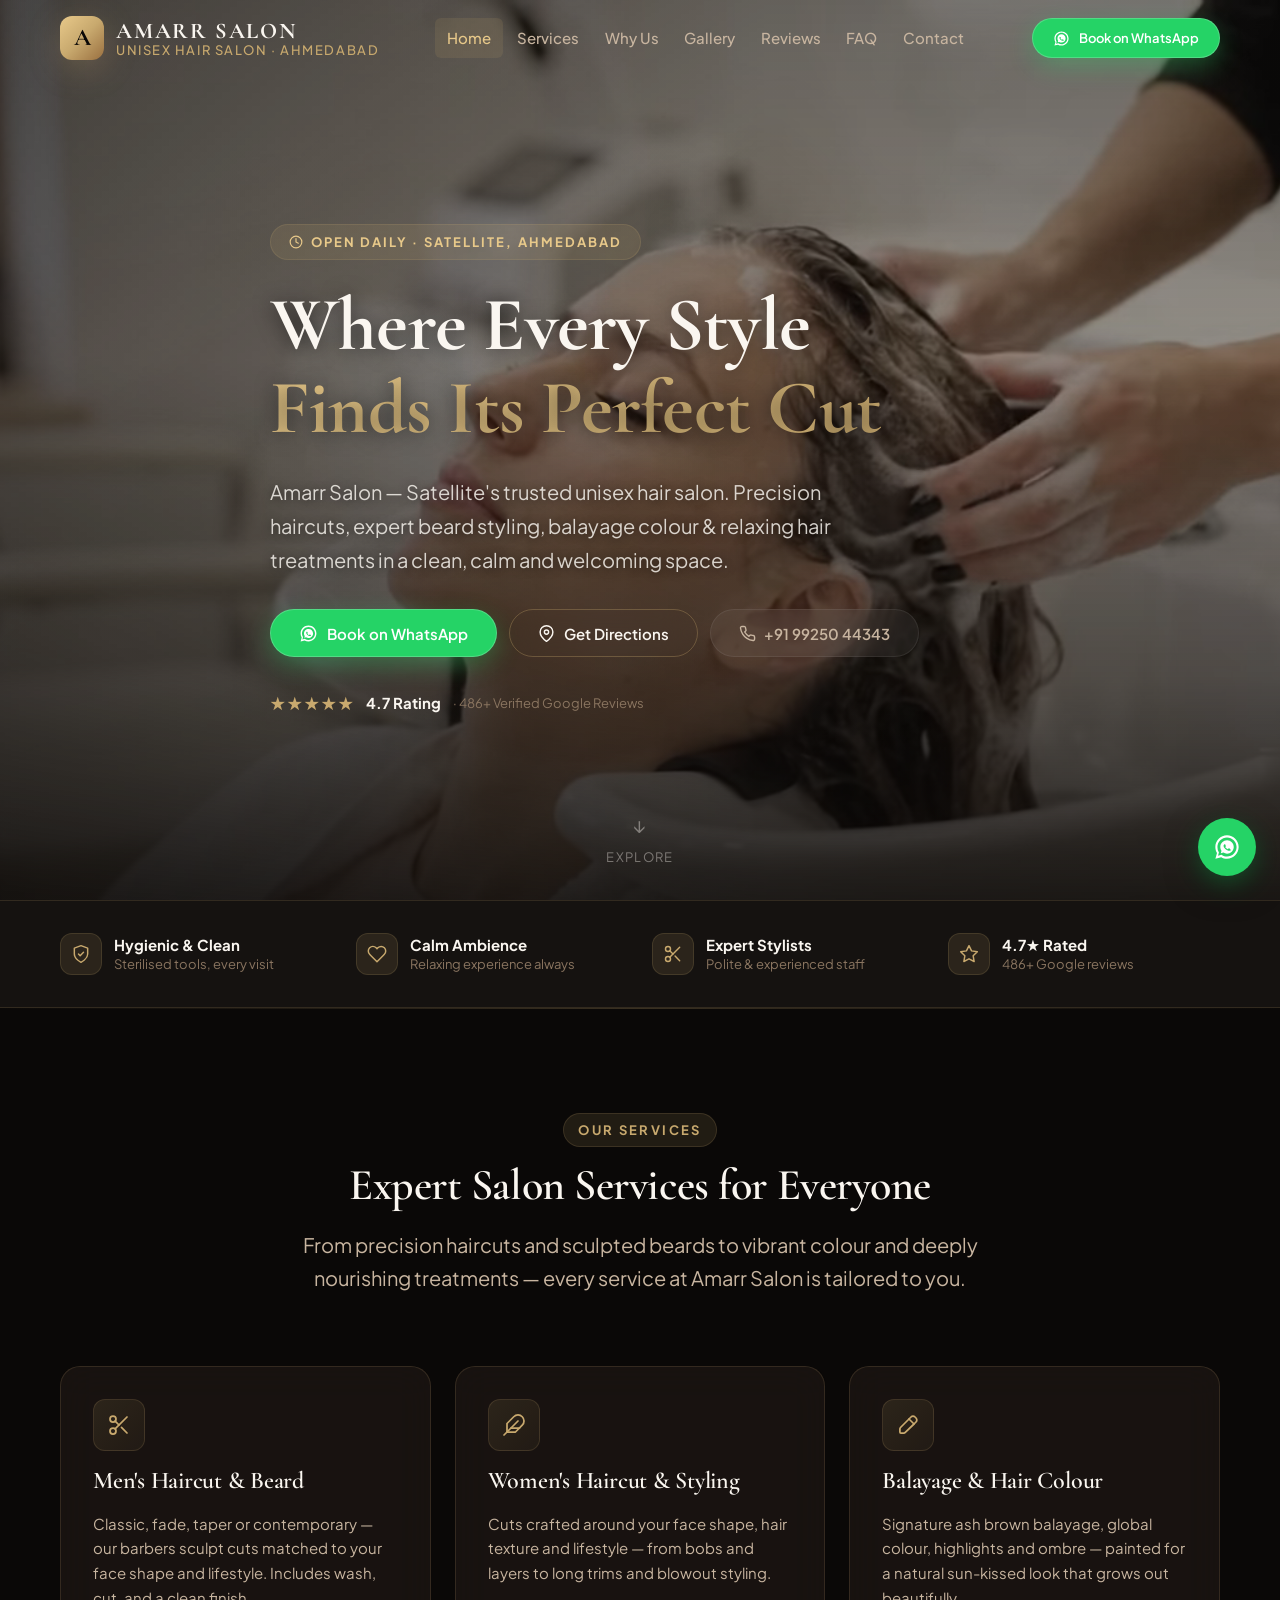
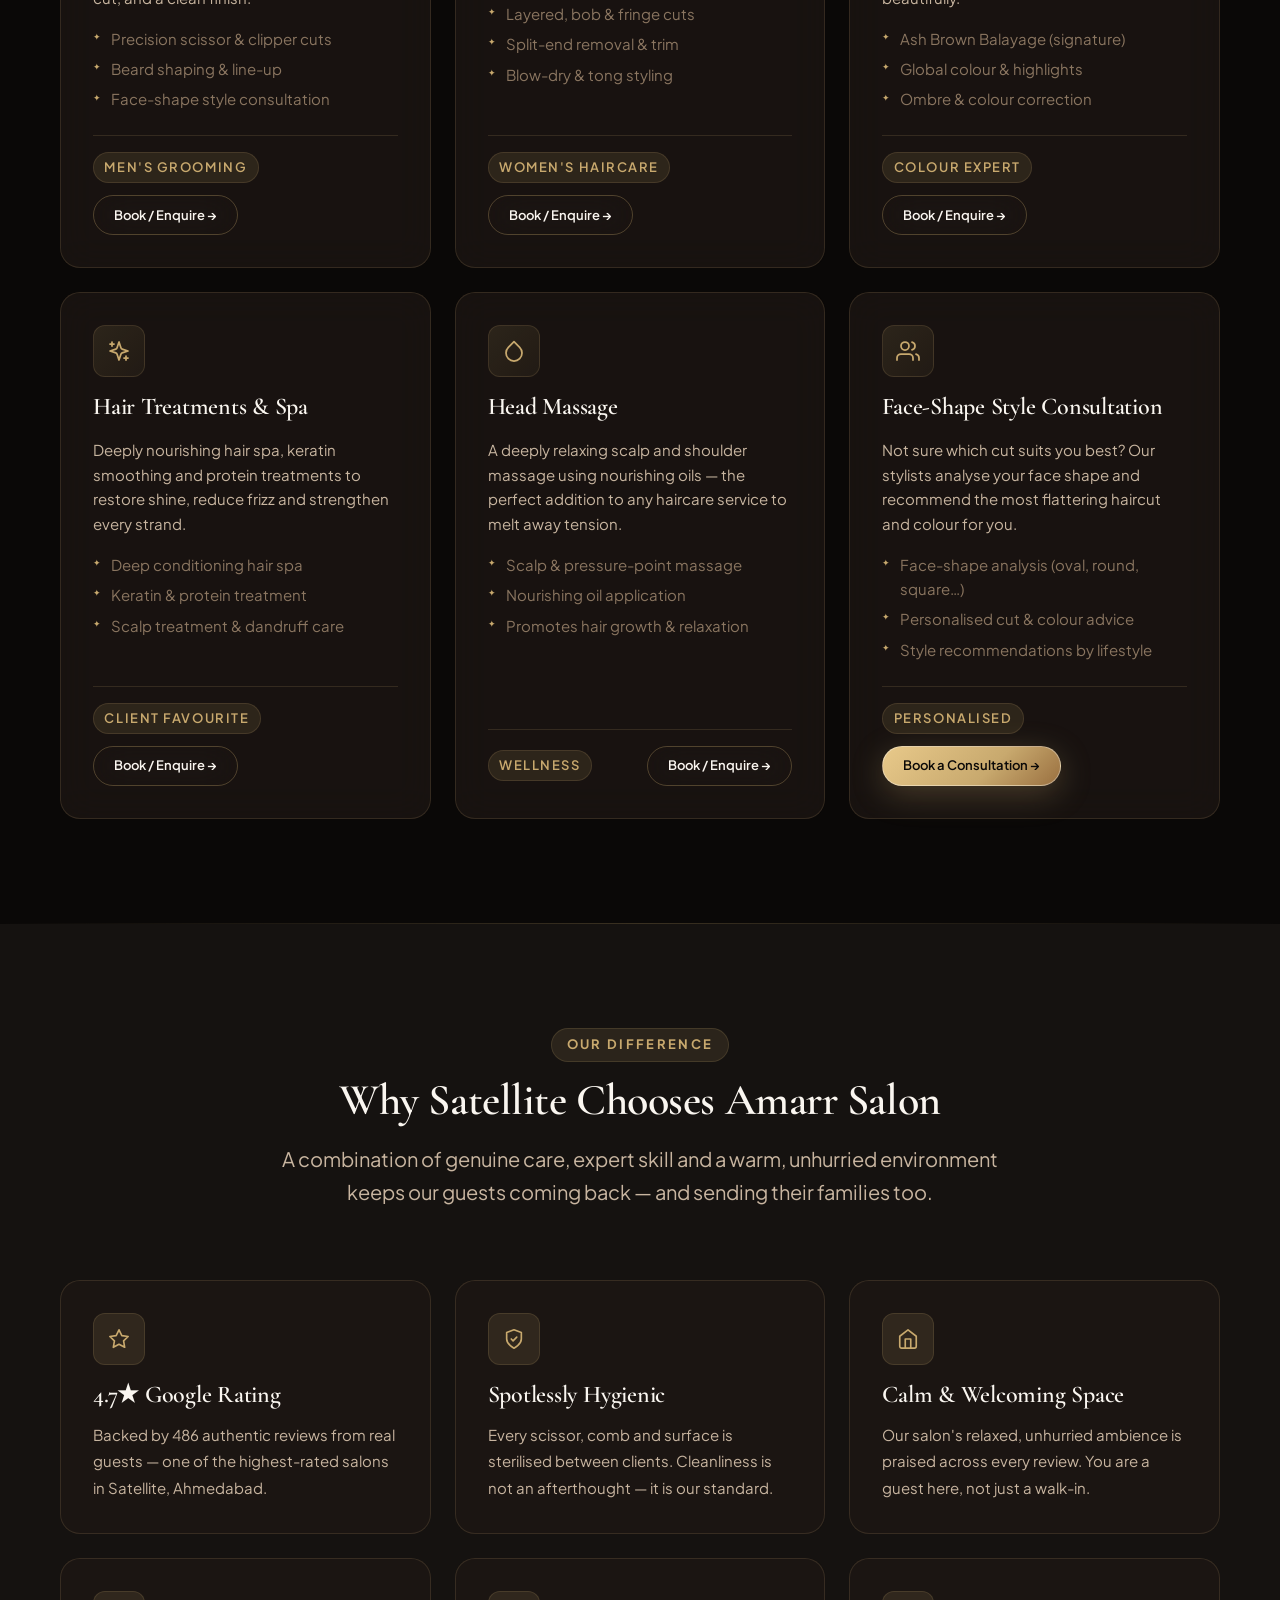
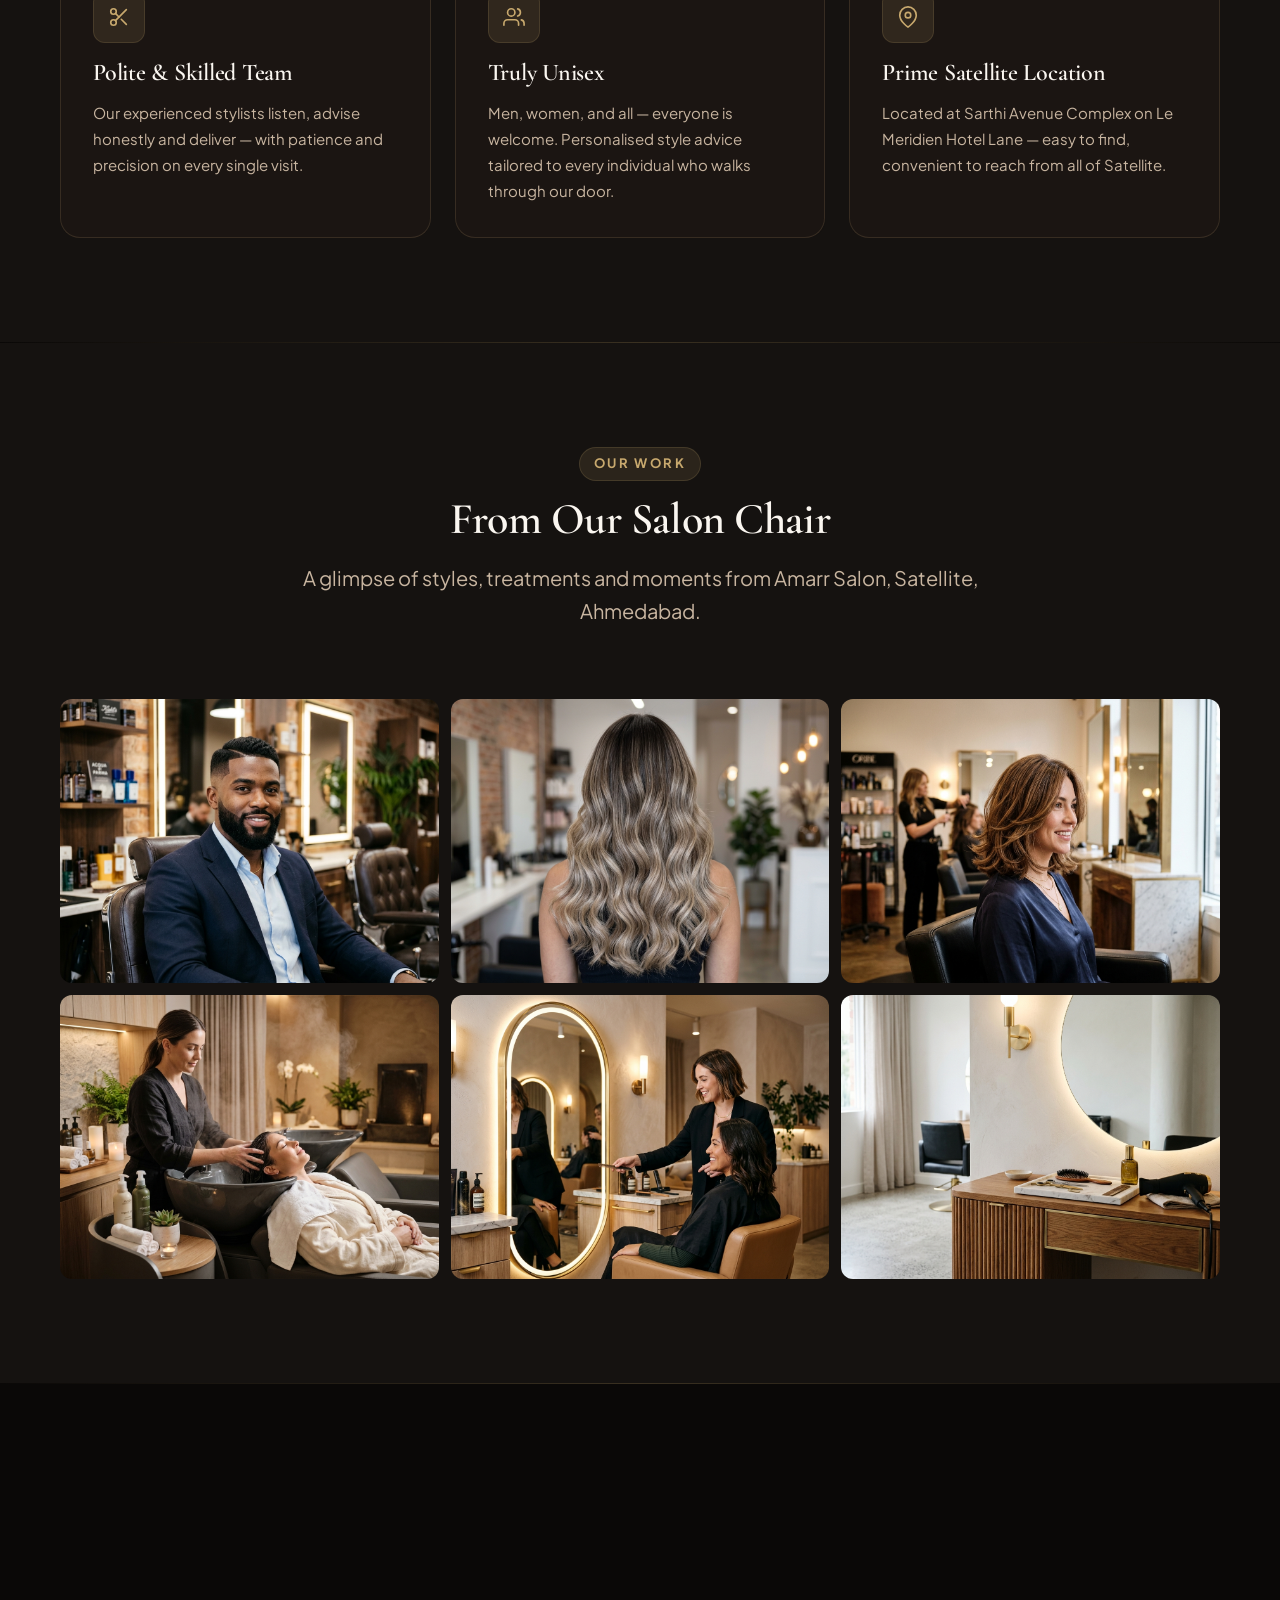
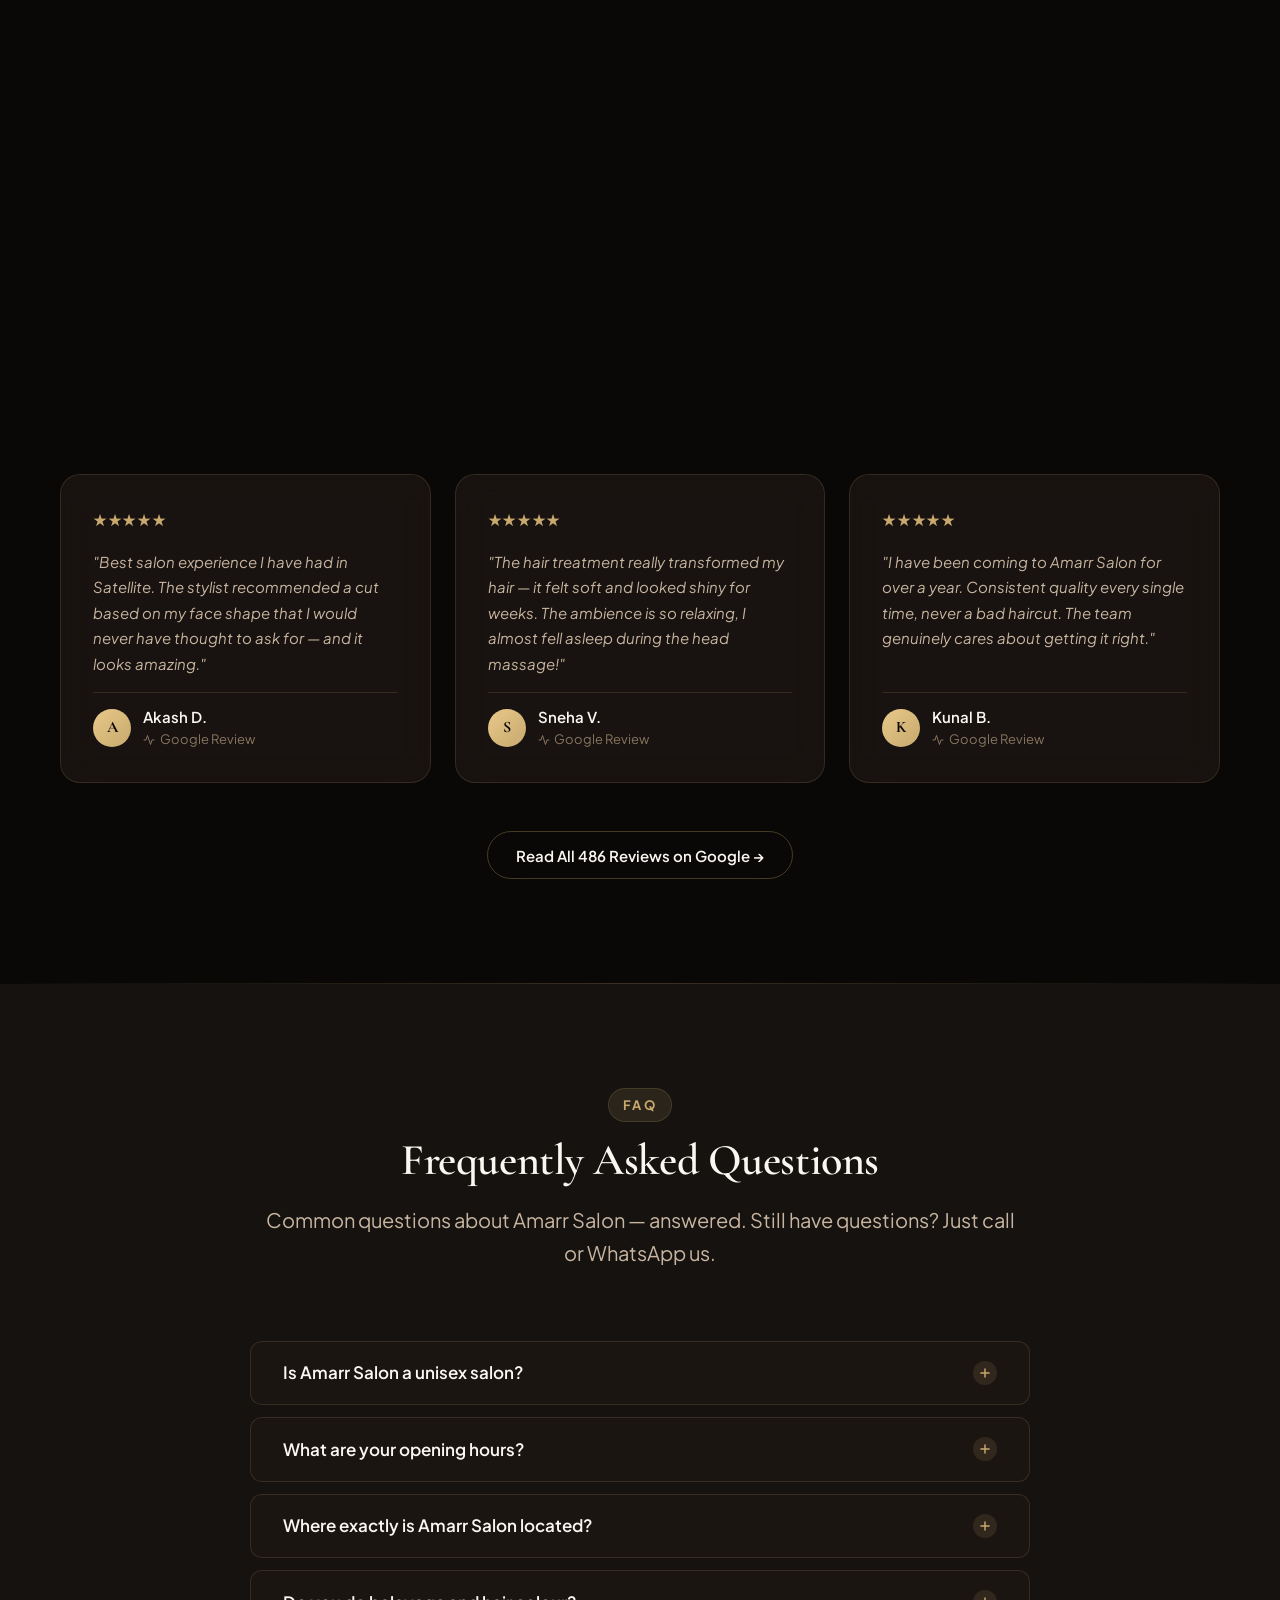
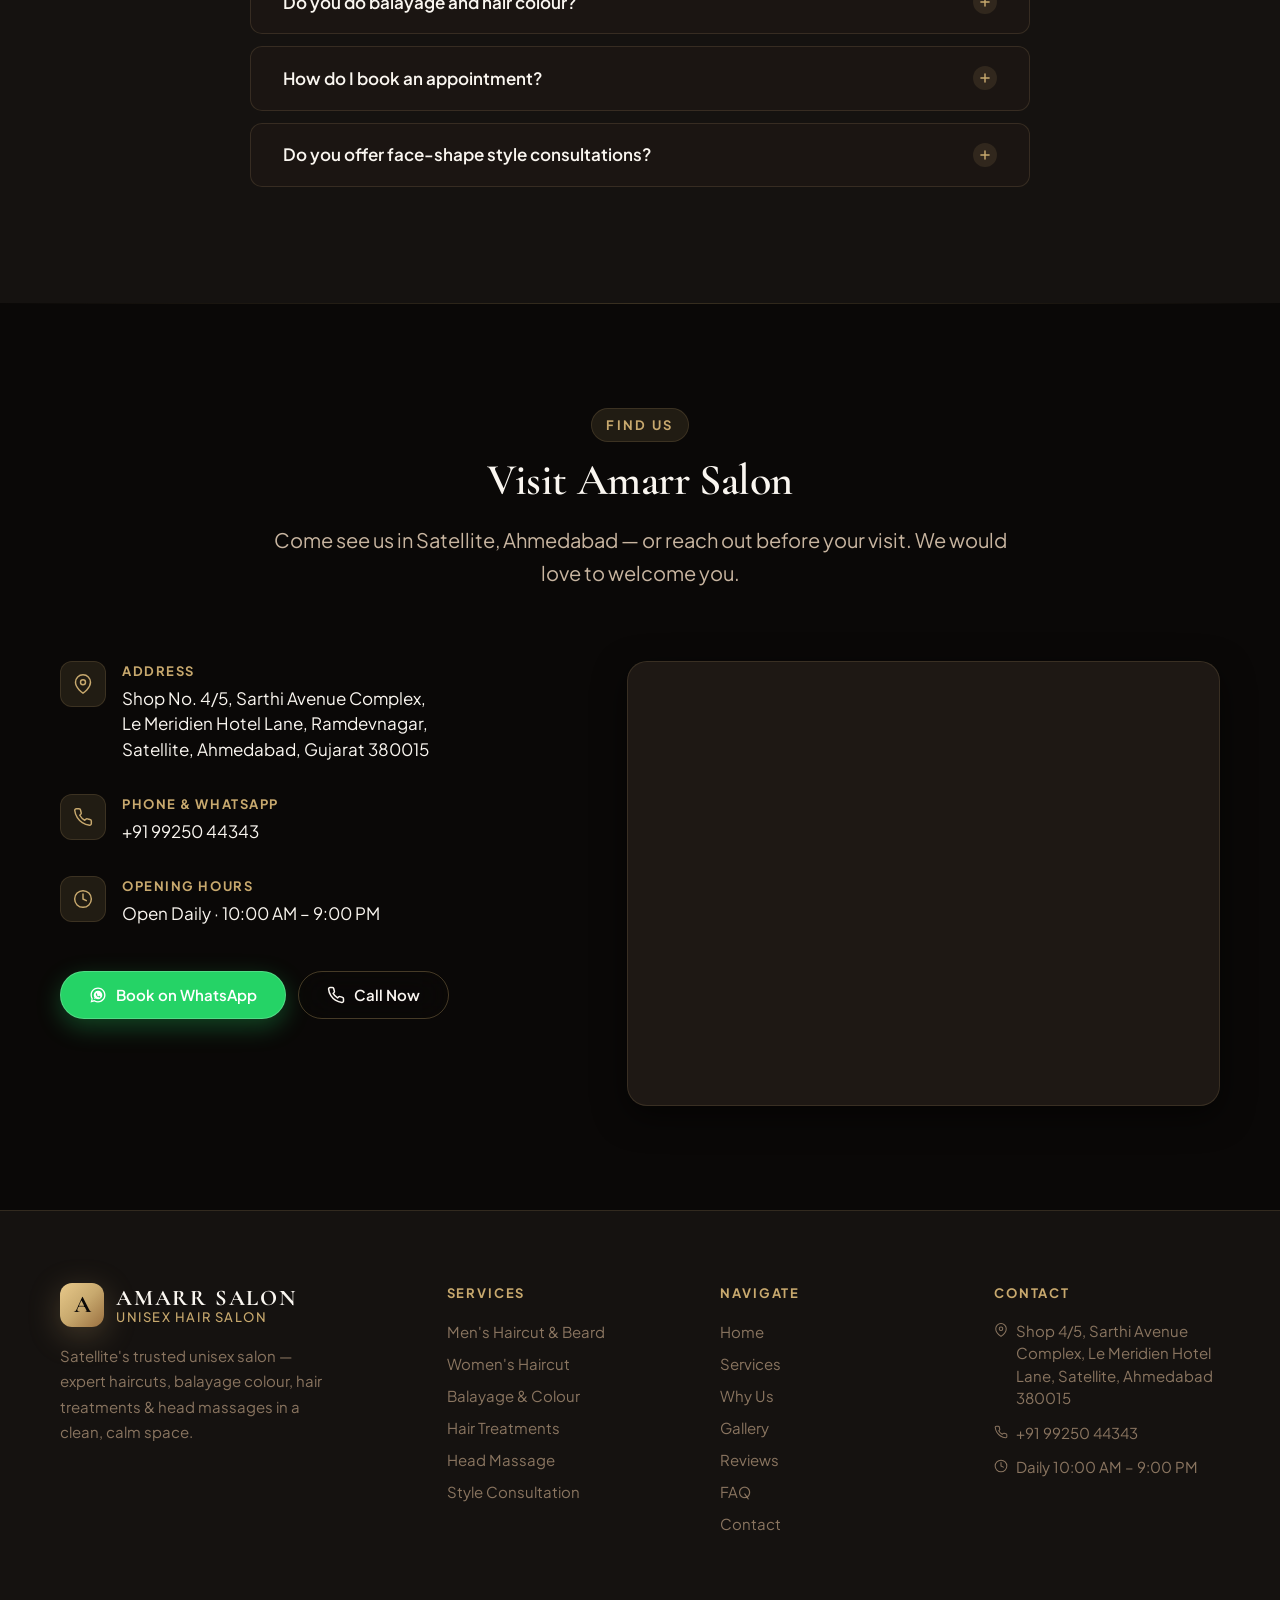
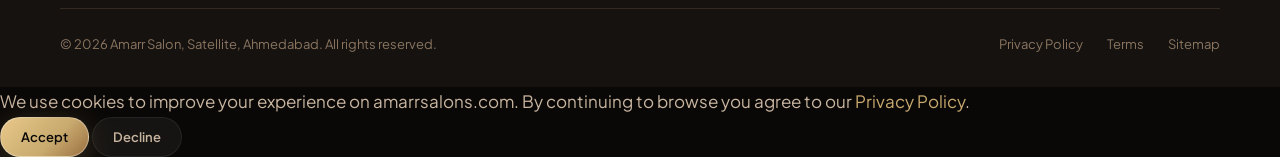
==== index.html @ 0a5f15d5 "feat: complete Amarr Salon website with video hero, custom luxury design system, SEO and responsive " ====
<!DOCTYPE html>
<html lang="en-IN">
<head>
  <meta charset="UTF-8">
  <meta name="viewport" content="width=device-width, initial-scale=1.0, viewport-fit=cover">
  <title>Amarr Salon — Unisex Hair Salon in Satellite, Ahmedabad | 4.7★ Rating</title>
  <meta name="description" content="Amarr Salon in Satellite, Ahmedabad offers precision haircuts for men &amp; women, beard styling, balayage hair colour &amp; relaxing hair treatments. Rated 4.7★ from 486 Google reviews. Near Le Meridien Hotel.">
  <meta name="keywords" content="unisex salon Satellite Ahmedabad, hair salon near Le Meridien Ahmedabad, haircut and beard trim Satellite, balayage hair colour Ahmedabad, hair spa treatment Ahmedabad, Amarr Salon">
  <meta name="robots" content="index, follow">
  <link rel="canonical" href="https://amarrsalons.com/">

  <!-- Open Graph -->
  <meta property="og:type" content="business.business">
  <meta property="og:title" content="Amarr Salon — Unisex Hair Salon in Satellite, Ahmedabad">
  <meta property="og:description" content="Experience clean, relaxing haircare, precision cuts, balayage &amp; head massages at Amarr Salon near Le Meridien, Satellite, Ahmedabad. 4.7★ Google rating.">
  <meta property="og:url" content="https://amarrsalons.com/">
  <meta property="og:image" content="https://amarrsalons.com/assets/video/hero-poster.jpg">
  <meta property="og:locale" content="en_IN">

  <!-- Twitter Card -->
  <meta name="twitter:card" content="summary_large_image">
  <meta name="twitter:title" content="Amarr Salon — Unisex Hair Salon in Satellite, Ahmedabad">
  <meta name="twitter:description" content="Clean, calm and expert hair styling, beard trims, balayage &amp; hair spa at Amarr Salon, Satellite, Ahmedabad.">
  <meta name="twitter:image" content="https://amarrsalons.com/assets/video/hero-poster.jpg">

  <!-- Favicon -->
  <link rel="icon" type="image/svg+xml" href="assets/images/favicon.svg">
  <meta name="theme-color" content="#0a0807">

  <!-- Critical preloads -->
  <link rel="preconnect" href="https://fonts.googleapis.com">
  <link rel="preconnect" href="https://fonts.gstatic.com" crossorigin>
  <link rel="preload" as="image" href="assets/video/hero-poster.jpg" fetchpriority="high">
  <link href="https://fonts.googleapis.com/css2?family=Cormorant+Garamond:ital,wght@0,500;0,600;0,700;1,400;1,600&family=Plus+Jakarta+Sans:wght@400;500;600;700&display=swap" rel="stylesheet">

  <!-- Stylesheets -->
  <link rel="stylesheet" href="assets/css/tokens.css">
  <link rel="stylesheet" href="assets/css/base.css">
  <link rel="stylesheet" href="assets/css/components.css">
  <link rel="stylesheet" href="assets/css/animations.css">

  <!-- Structured Data: HairSalon + FAQPage + OfferCatalog -->
  <script type="application/ld+json">
  {
    "@context": "https://schema.org",
    "@graph": [
      {
        "@type": ["HairSalon", "LocalBusiness"],
        "@id": "https://amarrsalons.com/#business",
        "name": "Amarr Salon",
        "alternateName": "Amarr Unisex Salon",
        "description": "Amarr Salon is a modern, clean and calm unisex hair salon in Satellite, Ahmedabad. Offering precision haircuts for men and women, beard trimming, balayage colour, hair treatments and face-shape style consultations.",
        "url": "https://amarrsalons.com/",
        "telephone": "+919925044343",
        "image": "https://amarrsalons.com/assets/video/hero-poster.jpg",
        "priceRange": "$$",
        "address": {
          "@type": "PostalAddress",
          "streetAddress": "Shop No. 4/5, Sarthi Avenue Complex, Le Meridien Hotel Lane, Ramdevnagar",
          "addressLocality": "Satellite",
          "addressRegion": "Gujarat",
          "postalCode": "380015",
          "addressCountry": "IN"
        },
        "geo": {
          "@type": "GeoCoordinates",
          "latitude": 23.0305,
          "longitude": 72.5186
        },
        "hasMap": "https://maps.app.goo.gl/9J7sMHmptEsJWh6V9",
        "sameAs": ["https://maps.app.goo.gl/9J7sMHmptEsJWh6V9"],
        "openingHoursSpecification": [
          {
            "@type": "OpeningHoursSpecification",
            "dayOfWeek": ["Monday","Tuesday","Wednesday","Thursday","Friday","Saturday","Sunday"],
            "opens": "10:00",
            "closes": "21:00"
          }
        ],
        "aggregateRating": {
          "@type": "AggregateRating",
          "ratingValue": "4.7",
          "reviewCount": "486",
          "bestRating": "5",
          "worstRating": "1"
        }
      },
      {
        "@type": "FAQPage",
        "@id": "https://amarrsalons.com/#faq",
        "mainEntity": [
          {
            "@type": "Question",
            "name": "Is Amarr Salon a unisex salon?",
            "acceptedAnswer": {
              "@type": "Answer",
              "text": "Yes, Amarr Salon is a fully unisex salon in Satellite, Ahmedabad, welcoming men, women and all. We offer precision haircuts, beard trims, balayage colouring, hair treatments, head massages and personalised face-shape style consultations."
            }
          },
          {
            "@type": "Question",
            "name": "Where is Amarr Salon located?",
            "acceptedAnswer": {
              "@type": "Answer",
              "text": "Amarr Salon is located at Shop No. 4/5, Sarthi Avenue Complex, Le Meridien Hotel Lane, Ramdevnagar, Satellite, Ahmedabad, Gujarat 380015. We are conveniently situated near Le Meridien Hotel."
            }
          },
          {
            "@type": "Question",
            "name": "What are Amarr Salon's opening hours?",
            "acceptedAnswer": {
              "@type": "Answer",
              "text": "Amarr Salon is open daily from 10:00 AM to 9:00 PM. Walk-ins are welcome. For busy weekend slots, calling ahead is recommended on +91 99250 44343."
            }
          },
          {
            "@type": "Question",
            "name": "Does Amarr Salon do balayage and hair colour?",
            "acceptedAnswer": {
              "@type": "Answer",
              "text": "Yes, we specialise in ash brown balayage, global colour, highlights and other professional colour treatments using quality salon-grade products."
            }
          },
          {
            "@type": "Question",
            "name": "How do I book an appointment at Amarr Salon?",
            "acceptedAnswer": {
              "@type": "Answer",
              "text": "You can call us on +91 99250 44343, message us on WhatsApp at the same number, or simply walk in to our salon in Satellite, Ahmedabad."
            }
          }
        ]
      },
      {
        "@type": "Service",
        "@id": "https://amarrsalons.com/#services",
        "serviceType": "Salon & Hair Services",
        "provider": { "@id": "https://amarrsalons.com/#business" },
        "hasOfferCatalog": {
          "@type": "OfferCatalog",
          "name": "Amarr Salon Services",
          "itemListElement": [
            { "@type": "Offer", "itemOffered": { "@type": "Service", "name": "Men's Haircut & Beard Trim" }},
            { "@type": "Offer", "itemOffered": { "@type": "Service", "name": "Women's Haircut & Styling" }},
            { "@type": "Offer", "itemOffered": { "@type": "Service", "name": "Balayage & Hair Colour" }},
            { "@type": "Offer", "itemOffered": { "@type": "Service", "name": "Hair Treatments & Spa" }},
            { "@type": "Offer", "itemOffered": { "@type": "Service", "name": "Head Massage" }},
            { "@type": "Offer", "itemOffered": { "@type": "Service", "name": "Face-Shape Style Consultation" }}
          ]
        }
      }
    ]
  }
  </script>
</head>
<body>

  <!-- Page Loader -->
  <div class="page-loader" aria-hidden="true">
    <span class="loader-monogram">A</span>
  </div>

  <!-- Skip Navigation -->
  <a href="#main-content" class="skip-link">Skip to main content</a>

  <!-- ═══════════════════════════════════════════════════════════════════════
       SITE HEADER & NAVIGATION
       ═══════════════════════════════════════════════════════════════════════ -->
  <header class="site-header" role="banner">
    <div class="container nav-container">

      <a href="#home" class="brand-logo-link" aria-label="Amarr Salon — Home">
        <div class="brand-monogram" aria-hidden="true">A</div>
        <div class="brand-text-group">
          <span class="brand-name-en">Amarr Salon</span>
          <span class="brand-name-sub">Unisex Hair Salon · Ahmedabad</span>
        </div>
      </a>

      <nav class="nav-links" id="main-nav" role="navigation" aria-label="Main navigation">
        <a href="#home"     class="nav-link active">Home</a>
        <a href="#services" class="nav-link">Services</a>
        <a href="#why"      class="nav-link">Why Us</a>
        <a href="#gallery"  class="nav-link">Gallery</a>
        <a href="#reviews"  class="nav-link">Reviews</a>
        <a href="#faq"      class="nav-link">FAQ</a>
        <a href="#contact"  class="nav-link">Contact</a>
      </nav>

      <div class="nav-actions">
        <a href="https://wa.me/919925044343?text=Hi%20Amarr%20Salon%2C%20I%27d%20like%20to%20book%20an%20appointment"
           class="btn btn-whatsapp btn-sm btn-desktop"
           target="_blank" rel="noopener noreferrer"
           aria-label="Book via WhatsApp">
          <svg width="17" height="17" viewBox="0 0 24 24" fill="currentColor" aria-hidden="true"><path d="M12.031 6.172c-3.181 0-5.767 2.586-5.768 5.766-.001 1.298.38 2.27 1.019 3.287l-.582 2.128 2.182-.573c.978.58 1.911.928 3.145.929 3.178 0 5.767-2.587 5.768-5.766.001-3.187-2.575-5.77-5.764-5.771zm3.392 8.244c-.144.405-.837.774-1.17.824-.312.045-.694.072-2.127-.517-1.442-.594-2.385-2.029-2.457-2.126-.073-.097-.584-.777-.584-1.482 0-.705.369-1.053.5-1.197.13-.144.285-.181.381-.181s.192.002.275.007c.088.005.206-.034.322.245.12.289.41 1.002.446 1.075.036.073.06.158.012.253-.048.096-.073.155-.145.241-.072.085-.152.19-.217.255-.072.072-.147.151-.063.295.084.144.373.616.8 1 .552.493 1.017.646 1.161.718.144.072.229.06.313-.036.084-.097.362-.422.458-.567.096-.144.193-.12.325-.072.133.048.843.398.988.47.145.072.241.108.277.169.036.06.036.349-.108.754zM12 2C6.477 2 2 6.477 2 12c0 1.89.525 3.66 1.438 5.168L2.05 22l4.986-1.308C8.479 21.562 10.18 22 12 22c5.523 0 10-4.477 10-10S17.523 2 12 2zm0 18.2c-1.63 0-3.14-.49-4.405-1.328l-.316-.21-2.96.777.79-2.887-.227-.361A8.16 8.16 0 0 1 3.8 12c0-4.521 3.679-8.2 8.2-8.2 4.522 0 8.2 3.679 8.2 8.2 0 4.522-3.678 8.2-8.2 8.2z"/></svg>
          <span>Book on WhatsApp</span>
        </a>

        <button class="mobile-nav-toggle" id="mobile-nav-toggle"
                aria-controls="main-nav" aria-expanded="false"
                aria-label="Toggle navigation menu">
          <span class="sr-only">Menu</span>
          <span class="hamburger-line"></span>
          <span class="hamburger-line"></span>
          <span class="hamburger-line"></span>
        </button>
      </div>

    </div>
  </header>

  <!-- ═══════════════════════════════════════════════════════════════════════
       MAIN CONTENT
       ═══════════════════════════════════════════════════════════════════════ -->
  <main id="main-content" role="main">

    <!-- ────────────────────────────────────────────────────────────────────
         HERO — Full-viewport video background
         ──────────────────────────────────────────────────────────────────── -->
    <section class="hero-section" id="home" aria-label="Amarr Salon — Welcome">

      <!-- Video / Poster Media Stack -->
      <div class="hero-media-wrapper" aria-hidden="true">
        <!-- Poster: shown instantly as LCP, stays visible on reduced-motion -->
        <img src="assets/video/hero-poster.jpg"
             alt=""
             class="hero-poster-img"
             width="1920" height="1080"
             fetchpriority="high">

        <!-- WebM first (smaller), MP4 fallback, no audio, loop -->
        <video class="hero-video-bg"
               autoplay
               muted
               loop
               playsinline
               preload="metadata"
               poster="assets/video/hero-poster.jpg"
               aria-hidden="true">
          <source src="assets/video/hero-desktop.webm" type="video/webm">
          <source src="assets/video/hero-desktop.mp4"  type="video/mp4">
        </video>
      </div>

      <!-- Dark scrim overlay -->
      <div class="hero-overlay" aria-hidden="true"></div>

      <!-- Hero content -->
      <div class="container hero-content">

        <div class="hero-badge-pill reveal">
          <svg width="14" height="14" viewBox="0 0 24 24" fill="none" stroke="currentColor" stroke-width="2" stroke-linecap="round" stroke-linejoin="round" aria-hidden="true"><circle cx="12" cy="12" r="10"/><path d="M12 6v6l4 2"/></svg>
          <span>Open Daily · Satellite, Ahmedabad</span>
        </div>

        <h1 class="hero-headline reveal delay-1">
          Where Every Style<br>
          <span class="highlight-gold">Finds Its Perfect Cut</span>
        </h1>

        <p class="hero-subheading reveal delay-2">
          Amarr Salon — Satellite's trusted unisex hair salon. Precision haircuts,
          expert beard styling, balayage colour &amp; relaxing hair treatments in a
          clean, calm and welcoming space.
        </p>

        <div class="hero-cta-group reveal delay-3">
          <a href="https://wa.me/919925044343?text=Hi%20Amarr%20Salon%2C%20I%27d%20like%20to%20book%20an%20appointment"
             class="btn btn-whatsapp"
             target="_blank" rel="noopener noreferrer"
             id="hero-whatsapp-btn">
            <svg width="19" height="19" viewBox="0 0 24 24" fill="currentColor" aria-hidden="true"><path d="M12.031 6.172c-3.181 0-5.767 2.586-5.768 5.766-.001 1.298.38 2.27 1.019 3.287l-.582 2.128 2.182-.573c.978.58 1.911.928 3.145.929 3.178 0 5.767-2.587 5.768-5.766.001-3.187-2.575-5.77-5.764-5.771zm3.392 8.244c-.144.405-.837.774-1.17.824-.312.045-.694.072-2.127-.517-1.442-.594-2.385-2.029-2.457-2.126-.073-.097-.584-.777-.584-1.482 0-.705.369-1.053.5-1.197.13-.144.285-.181.381-.181s.192.002.275.007c.088.005.206-.034.322.245.12.289.41 1.002.446 1.075.036.073.06.158.012.253-.048.096-.073.155-.145.241-.072.085-.152.19-.217.255-.072.072-.147.151-.063.295.084.144.373.616.8 1 .552.493 1.017.646 1.161.718.144.072.229.06.313-.036.084-.097.362-.422.458-.567.096-.144.193-.12.325-.072.133.048.843.398.988.47.145.072.241.108.277.169.036.06.036.349-.108.754zM12 2C6.477 2 2 6.477 2 12c0 1.89.525 3.66 1.438 5.168L2.05 22l4.986-1.308C8.479 21.562 10.18 22 12 22c5.523 0 10-4.477 10-10S17.523 2 12 2zm0 18.2c-1.63 0-3.14-.49-4.405-1.328l-.316-.21-2.96.777.79-2.887-.227-.361A8.16 8.16 0 0 1 3.8 12c0-4.521 3.679-8.2 8.2-8.2 4.522 0 8.2 3.679 8.2 8.2 0 4.522-3.678 8.2-8.2 8.2z"/></svg>
            <span>Book on WhatsApp</span>
          </a>

          <a href="https://maps.app.goo.gl/9J7sMHmptEsJWh6V9"
             class="btn btn-outline"
             target="_blank" rel="noopener noreferrer"
             id="hero-directions-btn">
            <svg width="17" height="17" viewBox="0 0 24 24" fill="none" stroke="currentColor" stroke-width="2" stroke-linecap="round" stroke-linejoin="round" aria-hidden="true"><path d="M21 10c0 7-9 13-9 13s-9-6-9-13a9 9 0 0 1 18 0z"/><circle cx="12" cy="10" r="3"/></svg>
            <span>Get Directions</span>
          </a>

          <a href="tel:+919925044343" class="btn btn-ghost" id="hero-call-btn">
            <svg width="17" height="17" viewBox="0 0 24 24" fill="none" stroke="currentColor" stroke-width="2" stroke-linecap="round" stroke-linejoin="round" aria-hidden="true"><path d="M22 16.92v3a2 2 0 0 1-2.18 2 19.79 19.79 0 0 1-8.63-3.07 19.5 19.5 0 0 1-6-6 19.79 19.79 0 0 1-3.07-8.67A2 2 0 0 1 4.11 2h3a2 2 0 0 1 2 1.72 12.84 12.84 0 0 0 .7 2.81 2 2 0 0 1-.45 2.11L8.09 9.91a16 16 0 0 0 6 6l1.27-1.27a2 2 0 0 1 2.11-.45 12.84 12.84 0 0 0 2.81.7A2 2 0 0 1 22 16.92z"/></svg>
            <span>+91 99250 44343</span>
          </a>
        </div>

        <div class="hero-trust-bar reveal delay-4" aria-label="Rated 4.7 out of 5 stars from 486 Google reviews">
          <span class="stars-rating" aria-hidden="true">★★★★★</span>
          <span class="trust-rating-text">4.7 Rating</span>
          <span class="trust-rating-sub">· 486+ Verified Google Reviews</span>
        </div>

      </div>



      <!-- Scroll cue -->
      <div class="hero-scroll-cue" aria-hidden="true">
        <span class="scroll-chevron">↓</span>
        <span>Explore</span>
      </div>

    </section>

    <!-- ────────────────────────────────────────────────────────────────────
         VALUES STRIP
         ──────────────────────────────────────────────────────────────────── -->
    <section class="values-strip" aria-label="Why clients love Amarr Salon">
      <div class="container">
        <div class="values-grid">

          <div class="value-item reveal">
            <span class="value-icon" aria-hidden="true">
              <svg width="20" height="20" viewBox="0 0 24 24" fill="none" stroke="currentColor" stroke-width="1.75" stroke-linecap="round" stroke-linejoin="round"><path d="M12 22s8-4 8-10V5l-8-3-8 3v7c0 6 8 10 8 10z"/><path d="m9 12 2 2 4-4"/></svg>
            </span>
            <div class="value-text">
              <div class="value-title">Hygienic &amp; Clean</div>
              <div class="value-desc">Sterilised tools, every visit</div>
            </div>
          </div>

          <div class="value-item reveal delay-1">
            <span class="value-icon" aria-hidden="true">
              <svg width="20" height="20" viewBox="0 0 24 24" fill="none" stroke="currentColor" stroke-width="1.75" stroke-linecap="round" stroke-linejoin="round"><path d="M20.84 4.61a5.5 5.5 0 0 0-7.78 0L12 5.67l-1.06-1.06a5.5 5.5 0 0 0-7.78 7.78l1.06 1.06L12 21.23l7.78-7.78 1.06-1.06a5.5 5.5 0 0 0 0-7.78z"/></svg>
            </span>
            <div class="value-text">
              <div class="value-title">Calm Ambience</div>
              <div class="value-desc">Relaxing experience always</div>
            </div>
          </div>

          <div class="value-item reveal delay-2">
            <span class="value-icon" aria-hidden="true">
              <svg width="20" height="20" viewBox="0 0 24 24" fill="none" stroke="currentColor" stroke-width="1.75" stroke-linecap="round" stroke-linejoin="round"><circle cx="6" cy="6" r="3"/><circle cx="6" cy="18" r="3"/><line x1="20" y1="4" x2="8.12" y2="15.88"/><line x1="14.47" y1="14.48" x2="20" y2="20"/><line x1="8.12" y1="8.12" x2="12" y2="12"/></svg>
            </span>
            <div class="value-text">
              <div class="value-title">Expert Stylists</div>
              <div class="value-desc">Polite &amp; experienced staff</div>
            </div>
          </div>

          <div class="value-item reveal delay-3">
            <span class="value-icon" aria-hidden="true">
              <svg width="20" height="20" viewBox="0 0 24 24" fill="none" stroke="currentColor" stroke-width="1.75" stroke-linecap="round" stroke-linejoin="round"><polygon points="12 2 15.09 8.26 22 9.27 17 14.14 18.18 21.02 12 17.77 5.82 21.02 7 14.14 2 9.27 8.91 8.26 12 2"/></svg>
            </span>
            <div class="value-text">
              <div class="value-title">4.7★ Rated</div>
              <div class="value-desc">486+ Google reviews</div>
            </div>
          </div>

        </div>
      </div>
    </section>

    <hr class="section-divider">

    <!-- ────────────────────────────────────────────────────────────────────
         SERVICES SECTION
         ──────────────────────────────────────────────────────────────────── -->
    <section class="section" id="services" aria-labelledby="services-heading">
      <div class="container">

        <div class="section-header reveal">
          <span class="section-eyebrow">Our Services</span>
          <h2 class="section-title" id="services-heading">Expert Salon Services for Everyone</h2>
          <p class="section-description">
            From precision haircuts and sculpted beards to vibrant colour and deeply nourishing
            treatments — every service at Amarr Salon is tailored to you.
          </p>
        </div>

        <div class="services-grid">

          <!-- Men's Haircut -->
          <article class="service-card card-glass reveal delay-1">
            <div class="service-card-top">
              <div class="service-icon-box" aria-hidden="true">
                <svg width="24" height="24" viewBox="0 0 24 24" fill="none" stroke="currentColor" stroke-width="1.75" stroke-linecap="round" stroke-linejoin="round"><circle cx="6" cy="6" r="3"/><circle cx="6" cy="18" r="3"/><line x1="20" y1="4" x2="8.12" y2="15.88"/><line x1="14.47" y1="14.48" x2="20" y2="20"/><line x1="8.12" y1="8.12" x2="12" y2="12"/></svg>
              </div>
              <h3 class="service-title">Men's Haircut &amp; Beard</h3>
              <p class="service-desc">
                Classic, fade, taper or contemporary — our barbers sculpt cuts matched to your face
                shape and lifestyle. Includes wash, cut, and a clean finish.
              </p>
              <ul class="service-features-list" aria-label="Service includes">
                <li class="service-feature-item">Precision scissor &amp; clipper cuts</li>
                <li class="service-feature-item">Beard shaping &amp; line-up</li>
                <li class="service-feature-item">Face-shape style consultation</li>
              </ul>
            </div>
            <div class="service-card-bottom">
              <span class="service-tag">Men's Grooming</span>
              <a href="https://wa.me/919925044343?text=Hi%20Amarr%20Salon%2C%20I%27d%20like%20to%20book%20a%20men%27s%20haircut%20and%20beard%20trim"
                 class="btn btn-outline btn-sm" target="_blank" rel="noopener">Book / Enquire →</a>
            </div>
          </article>

          <!-- Women's Haircut -->
          <article class="service-card card-glass reveal delay-2">
            <div class="service-card-top">
              <div class="service-icon-box" aria-hidden="true">
                <svg width="24" height="24" viewBox="0 0 24 24" fill="none" stroke="currentColor" stroke-width="1.75" stroke-linecap="round" stroke-linejoin="round"><path d="M20.24 12.24a6 6 0 0 0-8.49-8.49L5 10.5V19h8.5z"/><line x1="16" y1="8" x2="2" y2="22"/><line x1="17.5" y1="15" x2="9" y2="15"/></svg>
              </div>
              <h3 class="service-title">Women's Haircut &amp; Styling</h3>
              <p class="service-desc">
                Cuts crafted around your face shape, hair texture and lifestyle — from bobs and
                layers to long trims and blowout styling.
              </p>
              <ul class="service-features-list" aria-label="Service includes">
                <li class="service-feature-item">Layered, bob &amp; fringe cuts</li>
                <li class="service-feature-item">Split-end removal &amp; trim</li>
                <li class="service-feature-item">Blow-dry &amp; tong styling</li>
              </ul>
            </div>
            <div class="service-card-bottom">
              <span class="service-tag">Women's Haircare</span>
              <a href="https://wa.me/919925044343?text=Hi%20Amarr%20Salon%2C%20I%27d%20like%20to%20book%20a%20women%27s%20haircut"
                 class="btn btn-outline btn-sm" target="_blank" rel="noopener">Book / Enquire →</a>
            </div>
          </article>

          <!-- Balayage & Colour -->
          <article class="service-card card-glass reveal delay-3">
            <div class="service-card-top">
              <div class="service-icon-box" aria-hidden="true">
                <svg width="24" height="24" viewBox="0 0 24 24" fill="none" stroke="currentColor" stroke-width="1.75" stroke-linecap="round" stroke-linejoin="round"><path d="m15 4-2 2L18 11l2-2a2.828 2.828 0 0 0 0-4l-1-1a2.828 2.828 0 0 0-4 0Z"/><path d="m13 6-8.5 8.5a2.12 2.12 0 0 0-.6 1.5V19a1 1 0 0 0 1 1h2.9a2.12 2.12 0 0 0 1.5-.6L18 11"/></svg>
              </div>
              <h3 class="service-title">Balayage &amp; Hair Colour</h3>
              <p class="service-desc">
                Signature ash brown balayage, global colour, highlights and ombre — painted for
                a natural sun-kissed look that grows out beautifully.
              </p>
              <ul class="service-features-list" aria-label="Service includes">
                <li class="service-feature-item">Ash Brown Balayage (signature)</li>
                <li class="service-feature-item">Global colour &amp; highlights</li>
                <li class="service-feature-item">Ombre &amp; colour correction</li>
              </ul>
            </div>
            <div class="service-card-bottom">
              <span class="service-tag">Colour Expert</span>
              <a href="https://wa.me/919925044343?text=Hi%20Amarr%20Salon%2C%20I%27d%20like%20to%20enquire%20about%20balayage%20and%20hair%20colour"
                 class="btn btn-outline btn-sm" target="_blank" rel="noopener">Book / Enquire →</a>
            </div>
          </article>

          <!-- Hair Treatments -->
          <article class="service-card card-glass reveal delay-1">
            <div class="service-card-top">
              <div class="service-icon-box" aria-hidden="true">
                <svg width="24" height="24" viewBox="0 0 24 24" fill="none" stroke="currentColor" stroke-width="1.75" stroke-linecap="round" stroke-linejoin="round"><path d="m12 3-1.912 5.813a2 2 0 0 1-1.275 1.275L3 12l5.813 1.912a2 2 0 0 1 1.275 1.275L12 21l1.912-5.813a2 2 0 0 1 1.275-1.275L21 12l-5.813-1.912a2 2 0 0 1-1.275-1.275L12 3Z"/><path d="M5 3v4"/><path d="M19 17v4"/><path d="M3 5h4"/><path d="M17 19h4"/></svg>
              </div>
              <h3 class="service-title">Hair Treatments &amp; Spa</h3>
              <p class="service-desc">
                Deeply nourishing hair spa, keratin smoothing and protein treatments to
                restore shine, reduce frizz and strengthen every strand.
              </p>
              <ul class="service-features-list" aria-label="Service includes">
                <li class="service-feature-item">Deep conditioning hair spa</li>
                <li class="service-feature-item">Keratin &amp; protein treatment</li>
                <li class="service-feature-item">Scalp treatment &amp; dandruff care</li>
              </ul>
            </div>
            <div class="service-card-bottom">
              <span class="service-tag">Client Favourite</span>
              <a href="https://wa.me/919925044343?text=Hi%20Amarr%20Salon%2C%20I%27d%20like%20to%20enquire%20about%20hair%20treatments%20and%20spa"
                 class="btn btn-outline btn-sm" target="_blank" rel="noopener">Book / Enquire →</a>
            </div>
          </article>

          <!-- Head Massage -->
          <article class="service-card card-glass reveal delay-2">
            <div class="service-card-top">
              <div class="service-icon-box" aria-hidden="true">
                <svg width="24" height="24" viewBox="0 0 24 24" fill="none" stroke="currentColor" stroke-width="1.75" stroke-linecap="round" stroke-linejoin="round"><path d="M12 2.69l5.66 5.66a8 8 0 1 1-11.31 0z"/></svg>
              </div>
              <h3 class="service-title">Head Massage</h3>
              <p class="service-desc">
                A deeply relaxing scalp and shoulder massage using nourishing oils — the
                perfect addition to any haircare service to melt away tension.
              </p>
              <ul class="service-features-list" aria-label="Service includes">
                <li class="service-feature-item">Scalp &amp; pressure-point massage</li>
                <li class="service-feature-item">Nourishing oil application</li>
                <li class="service-feature-item">Promotes hair growth &amp; relaxation</li>
              </ul>
            </div>
            <div class="service-card-bottom">
              <span class="service-tag">Wellness</span>
              <a href="https://wa.me/919925044343?text=Hi%20Amarr%20Salon%2C%20I%27d%20like%20to%20book%20a%20head%20massage"
                 class="btn btn-outline btn-sm" target="_blank" rel="noopener">Book / Enquire →</a>
            </div>
          </article>

          <!-- Style Consultation -->
          <article class="service-card card-glass reveal delay-3">
            <div class="service-card-top">
              <div class="service-icon-box" aria-hidden="true">
                <svg width="24" height="24" viewBox="0 0 24 24" fill="none" stroke="currentColor" stroke-width="1.75" stroke-linecap="round" stroke-linejoin="round"><path d="M17 21v-2a4 4 0 0 0-4-4H5a4 4 0 0 0-4 4v2"/><circle cx="9" cy="7" r="4"/><path d="M23 21v-2a4 4 0 0 0-3-3.87"/><path d="M16 3.13a4 4 0 0 1 0 7.75"/></svg>
              </div>
              <h3 class="service-title">Face-Shape Style Consultation</h3>
              <p class="service-desc">
                Not sure which cut suits you best? Our stylists analyse your face shape and
                recommend the most flattering haircut and colour for you.
              </p>
              <ul class="service-features-list" aria-label="Service includes">
                <li class="service-feature-item">Face-shape analysis (oval, round, square…)</li>
                <li class="service-feature-item">Personalised cut &amp; colour advice</li>
                <li class="service-feature-item">Style recommendations by lifestyle</li>
              </ul>
            </div>
            <div class="service-card-bottom">
              <span class="service-tag">Personalised</span>
              <a href="https://wa.me/919925044343?text=Hi%20Amarr%20Salon%2C%20I%27d%20like%20a%20face%20shape%20style%20consultation"
                 class="btn btn-primary btn-sm" target="_blank" rel="noopener">Book a Consultation →</a>
            </div>
          </article>

        </div>
      </div>
    </section>

    <hr class="section-divider">

    <!-- ────────────────────────────────────────────────────────────────────
         WHY AMARR SALON
         ──────────────────────────────────────────────────────────────────── -->
    <section class="section section-dark" id="why" aria-labelledby="why-heading">
      <div class="container">

        <div class="section-header reveal">
          <span class="section-eyebrow">Our Difference</span>
          <h2 class="section-title" id="why-heading">Why Satellite Chooses Amarr Salon</h2>
          <p class="section-description">
            A combination of genuine care, expert skill and a warm, unhurried environment
            keeps our guests coming back — and sending their families too.
          </p>
        </div>

        <div class="why-grid">

          <div class="why-card card-glass reveal delay-1">
            <div class="why-icon-wrap" aria-hidden="true">
              <svg width="22" height="22" viewBox="0 0 24 24" fill="none" stroke="currentColor" stroke-width="1.8" stroke-linecap="round" stroke-linejoin="round"><polygon points="12 2 15.09 8.26 22 9.27 17 14.14 18.18 21.02 12 17.77 5.82 21.02 7 14.14 2 9.27 8.91 8.26 12 2"/></svg>
            </div>
            <h3>4.7★ Google Rating</h3>
            <p>Backed by 486 authentic reviews from real guests — one of the highest-rated salons in Satellite, Ahmedabad.</p>
          </div>

          <div class="why-card card-glass reveal delay-2">
            <div class="why-icon-wrap" aria-hidden="true">
              <svg width="22" height="22" viewBox="0 0 24 24" fill="none" stroke="currentColor" stroke-width="1.8" stroke-linecap="round" stroke-linejoin="round"><path d="M12 22s8-4 8-10V5l-8-3-8 3v7c0 6 8 10 8 10z"/><path d="m9 12 2 2 4-4"/></svg>
            </div>
            <h3>Spotlessly Hygienic</h3>
            <p>Every scissor, comb and surface is sterilised between clients. Cleanliness is not an afterthought — it is our standard.</p>
          </div>

          <div class="why-card card-glass reveal delay-3">
            <div class="why-icon-wrap" aria-hidden="true">
              <svg width="22" height="22" viewBox="0 0 24 24" fill="none" stroke="currentColor" stroke-width="1.8" stroke-linecap="round" stroke-linejoin="round"><path d="M3 9l9-7 9 7v11a2 2 0 0 1-2 2H5a2 2 0 0 1-2-2z"/><polyline points="9 22 9 12 15 12 15 22"/></svg>
            </div>
            <h3>Calm &amp; Welcoming Space</h3>
            <p>Our salon's relaxed, unhurried ambience is praised across every review. You are a guest here, not just a walk-in.</p>
          </div>

          <div class="why-card card-glass reveal delay-1">
            <div class="why-icon-wrap" aria-hidden="true">
              <svg width="22" height="22" viewBox="0 0 24 24" fill="none" stroke="currentColor" stroke-width="1.8" stroke-linecap="round" stroke-linejoin="round"><circle cx="6" cy="6" r="3"/><circle cx="6" cy="18" r="3"/><line x1="20" y1="4" x2="8.12" y2="15.88"/><line x1="14.47" y1="14.48" x2="20" y2="20"/><line x1="8.12" y1="8.12" x2="12" y2="12"/></svg>
            </div>
            <h3>Polite &amp; Skilled Team</h3>
            <p>Our experienced stylists listen, advise honestly and deliver — with patience and precision on every single visit.</p>
          </div>

          <div class="why-card card-glass reveal delay-2">
            <div class="why-icon-wrap" aria-hidden="true">
              <svg width="22" height="22" viewBox="0 0 24 24" fill="none" stroke="currentColor" stroke-width="1.8" stroke-linecap="round" stroke-linejoin="round"><path d="M17 21v-2a4 4 0 0 0-4-4H5a4 4 0 0 0-4 4v2"/><circle cx="9" cy="7" r="4"/><path d="M23 21v-2a4 4 0 0 0-3-3.87"/><path d="M16 3.13a4 4 0 0 1 0 7.75"/></svg>
            </div>
            <h3>Truly Unisex</h3>
            <p>Men, women, and all — everyone is welcome. Personalised style advice tailored to every individual who walks through our door.</p>
          </div>

          <div class="why-card card-glass reveal delay-3">
            <div class="why-icon-wrap" aria-hidden="true">
              <svg width="22" height="22" viewBox="0 0 24 24" fill="none" stroke="currentColor" stroke-width="1.8" stroke-linecap="round" stroke-linejoin="round"><path d="M21 10c0 7-9 13-9 13s-9-6-9-13a9 9 0 0 1 18 0z"/><circle cx="12" cy="10" r="3"/></svg>
            </div>
            <h3>Prime Satellite Location</h3>
            <p>Located at Sarthi Avenue Complex on Le Meridien Hotel Lane — easy to find, convenient to reach from all of Satellite.</p>
          </div>

        </div>
      </div>
    </section>

    <hr class="section-divider">

    <!-- ────────────────────────────────────────────────────────────────────
         GALLERY
         ──────────────────────────────────────────────────────────────────── -->
    <section class="section gallery-section" id="gallery" aria-labelledby="gallery-heading">
      <div class="container">

        <div class="section-header reveal">
          <span class="section-eyebrow">Our Work</span>
          <h2 class="section-title" id="gallery-heading">From Our Salon Chair</h2>
          <p class="section-description">
            A glimpse of styles, treatments and moments from Amarr Salon, Satellite, Ahmedabad.
          </p>
        </div>

        <div class="gallery-grid">

          <div class="gallery-item reveal delay-1">
            <img src="assets/images/mens-haircut-beard.jpg" alt="Men's precision haircut and beard trim at Amarr Salon Ahmedabad" loading="lazy" width="600" height="450">
            <div class="gallery-item-overlay">
              <span class="gallery-caption">Men's Fade Cut</span>
            </div>
          </div>

          <div class="gallery-item reveal delay-2">
            <img src="assets/images/ash-brown-balayage.jpg" alt="Ash brown balayage colour result at Amarr Salon" loading="lazy" width="600" height="450">
            <div class="gallery-item-overlay">
              <span class="gallery-caption">Ash Brown Balayage</span>
            </div>
          </div>

          <div class="gallery-item reveal delay-3">
            <img src="assets/images/womens-haircut-styling.jpg" alt="Women's layered haircut and blowdry at Amarr Salon" loading="lazy" width="600" height="450">
            <div class="gallery-item-overlay">
              <span class="gallery-caption">Women's Layered Cut</span>
            </div>
          </div>

          <div class="gallery-item reveal delay-1">
            <img src="assets/images/hair-treatment-spa.jpg" alt="Hair spa and deep conditioning treatment at Amarr Salon" loading="lazy" width="600" height="450">
            <div class="gallery-item-overlay">
              <span class="gallery-caption">Hair Spa Treatment</span>
            </div>
          </div>

          <div class="gallery-item reveal delay-2">
            <img src="assets/images/face-shape-styling.jpg" alt="Face-shape style consultation and styling at Amarr Salon Satellite" loading="lazy" width="600" height="450">
            <div class="gallery-item-overlay">
              <span class="gallery-caption">Beard Sculpting</span>
            </div>
          </div>

          <div class="gallery-item reveal delay-3">
            <img src="assets/images/salon-interior-detail.jpg" alt="Clean and calm salon interior at Amarr Salon Satellite Ahmedabad" loading="lazy" width="600" height="450">
            <div class="gallery-item-overlay">
              <span class="gallery-caption">Salon Ambience</span>
            </div>
          </div>

        </div>
      </div>
    </section>

    <hr class="section-divider">

    <!-- ────────────────────────────────────────────────────────────────────
         REVIEWS
         ──────────────────────────────────────────────────────────────────── -->
    <section class="section" id="reviews" aria-labelledby="reviews-heading">
      <div class="container">

        <div class="section-header reveal">
          <span class="section-eyebrow">Client Stories</span>
          <h2 class="section-title" id="reviews-heading">What Our Guests Say</h2>
          <p class="section-description">
            Real words from real guests. Paraphrased from our Google Reviews — 4.7★ from 486 verified reviews.
          </p>
        </div>

        <div class="reviews-grid">

          <!-- Review 1 -->
          <article class="review-card card-glass reveal delay-1">
            <div class="review-stars" aria-label="5 out of 5 stars">★★★★★</div>
            <blockquote class="review-text">
              "The haircut was exactly what I wanted — clean fade, sharp lines. The stylist listened carefully before starting. Very calm and clean place. Will definitely come back."
            </blockquote>
            <div class="review-attribution">
              <div class="reviewer-avatar" aria-hidden="true">R</div>
              <div>
                <div class="reviewer-name">Raj M.</div>
                <div class="reviewer-meta review-badge-google">
                  <svg width="12" height="12" viewBox="0 0 24 24" fill="none" aria-hidden="true"><path d="M22 12h-4l-3 9L9 3l-3 9H2" stroke="currentColor" stroke-width="2" stroke-linecap="round" stroke-linejoin="round"/></svg>
                  Google Review
                </div>
              </div>
            </div>
          </article>

          <!-- Review 2 -->
          <article class="review-card card-glass reveal delay-2">
            <div class="review-stars" aria-label="5 out of 5 stars">★★★★★</div>
            <blockquote class="review-text">
              "Got the ash brown balayage done here and I am absolutely in love with the result. The stylist understood exactly the look I was going for. Super hygienic environment too."
            </blockquote>
            <div class="review-attribution">
              <div class="reviewer-avatar" aria-hidden="true">P</div>
              <div>
                <div class="reviewer-name">Priya S.</div>
                <div class="reviewer-meta review-badge-google">
                  <svg width="12" height="12" viewBox="0 0 24 24" fill="none" aria-hidden="true"><path d="M22 12h-4l-3 9L9 3l-3 9H2" stroke="currentColor" stroke-width="2" stroke-linecap="round" stroke-linejoin="round"/></svg>
                  Google Review
                </div>
              </div>
            </div>
          </article>

          <!-- Review 3 -->
          <article class="review-card card-glass reveal delay-3">
            <div class="review-stars" aria-label="5 out of 5 stars">★★★★★</div>
            <blockquote class="review-text">
              "My husband and I both go here. It is rare to find a truly great unisex salon. The staff are polite, the salon is spotless, and the head massage is deeply relaxing."
            </blockquote>
            <div class="review-attribution">
              <div class="reviewer-avatar" aria-hidden="true">N</div>
              <div>
                <div class="reviewer-name">Nisha P.</div>
                <div class="reviewer-meta review-badge-google">
                  <svg width="12" height="12" viewBox="0 0 24 24" fill="none" aria-hidden="true"><path d="M22 12h-4l-3 9L9 3l-3 9H2" stroke="currentColor" stroke-width="2" stroke-linecap="round" stroke-linejoin="round"/></svg>
                  Google Review
                </div>
              </div>
            </div>
          </article>

          <!-- Review 4 -->
          <article class="review-card card-glass reveal delay-1">
            <div class="review-stars" aria-label="5 out of 5 stars">★★★★★</div>
            <blockquote class="review-text">
              "Best salon experience I have had in Satellite. The stylist recommended a cut based on my face shape that I would never have thought to ask for — and it looks amazing."
            </blockquote>
            <div class="review-attribution">
              <div class="reviewer-avatar" aria-hidden="true">A</div>
              <div>
                <div class="reviewer-name">Akash D.</div>
                <div class="reviewer-meta review-badge-google">
                  <svg width="12" height="12" viewBox="0 0 24 24" fill="none" aria-hidden="true"><path d="M22 12h-4l-3 9L9 3l-3 9H2" stroke="currentColor" stroke-width="2" stroke-linecap="round" stroke-linejoin="round"/></svg>
                  Google Review
                </div>
              </div>
            </div>
          </article>

          <!-- Review 5 -->
          <article class="review-card card-glass reveal delay-2">
            <div class="review-stars" aria-label="5 out of 5 stars">★★★★★</div>
            <blockquote class="review-text">
              "The hair treatment really transformed my hair — it felt soft and looked shiny for weeks. The ambience is so relaxing, I almost fell asleep during the head massage!"
            </blockquote>
            <div class="review-attribution">
              <div class="reviewer-avatar" aria-hidden="true">S</div>
              <div>
                <div class="reviewer-name">Sneha V.</div>
                <div class="reviewer-meta review-badge-google">
                  <svg width="12" height="12" viewBox="0 0 24 24" fill="none" aria-hidden="true"><path d="M22 12h-4l-3 9L9 3l-3 9H2" stroke="currentColor" stroke-width="2" stroke-linecap="round" stroke-linejoin="round"/></svg>
                  Google Review
                </div>
              </div>
            </div>
          </article>

          <!-- Review 6 -->
          <article class="review-card card-glass reveal delay-3">
            <div class="review-stars" aria-label="5 out of 5 stars">★★★★★</div>
            <blockquote class="review-text">
              "I have been coming to Amarr Salon for over a year. Consistent quality every single time, never a bad haircut. The team genuinely cares about getting it right."
            </blockquote>
            <div class="review-attribution">
              <div class="reviewer-avatar" aria-hidden="true">K</div>
              <div>
                <div class="reviewer-name">Kunal B.</div>
                <div class="reviewer-meta review-badge-google">
                  <svg width="12" height="12" viewBox="0 0 24 24" fill="none" aria-hidden="true"><path d="M22 12h-4l-3 9L9 3l-3 9H2" stroke="currentColor" stroke-width="2" stroke-linecap="round" stroke-linejoin="round"/></svg>
                  Google Review
                </div>
              </div>
            </div>
          </article>

        </div>

        <div style="text-align:center; margin-top: var(--space-2xl);" class="reveal">
          <a href="https://maps.app.goo.gl/9J7sMHmptEsJWh6V9"
             class="btn btn-outline" target="_blank" rel="noopener noreferrer">
            Read All 486 Reviews on Google →
          </a>
        </div>

      </div>
    </section>

    <hr class="section-divider">

    <!-- ────────────────────────────────────────────────────────────────────
         FAQ
         ──────────────────────────────────────────────────────────────────── -->
    <section class="section section-dark" id="faq" aria-labelledby="faq-heading">
      <div class="container">

        <div class="section-header reveal">
          <span class="section-eyebrow">FAQ</span>
          <h2 class="section-title" id="faq-heading">Frequently Asked Questions</h2>
          <p class="section-description">
            Common questions about Amarr Salon — answered. Still have questions? Just call or WhatsApp us.
          </p>
        </div>

        <div class="faq-list" role="list">

          <div class="faq-item" role="listitem">
            <button class="faq-question" aria-expanded="false" id="faq-q1" aria-controls="faq-a1">
              <span>Is Amarr Salon a unisex salon?</span>
              <span class="faq-icon" aria-hidden="true">
                <svg width="14" height="14" viewBox="0 0 24 24" fill="none" stroke="currentColor" stroke-width="2.5" stroke-linecap="round"><line x1="12" y1="5" x2="12" y2="19"/><line x1="5" y1="12" x2="19" y2="12"/></svg>
              </span>
            </button>
            <div class="faq-answer" id="faq-a1" role="region" aria-labelledby="faq-q1">
              <p>Yes — Amarr Salon is fully unisex. We warmly welcome men, women and everyone. From men's fades and beard trims to women's balayage and hair treatments, every service is available to all.</p>
            </div>
          </div>

          <div class="faq-item" role="listitem">
            <button class="faq-question" aria-expanded="false" id="faq-q2" aria-controls="faq-a2">
              <span>What are your opening hours?</span>
              <span class="faq-icon" aria-hidden="true">
                <svg width="14" height="14" viewBox="0 0 24 24" fill="none" stroke="currentColor" stroke-width="2.5" stroke-linecap="round"><line x1="12" y1="5" x2="12" y2="19"/><line x1="5" y1="12" x2="19" y2="12"/></svg>
              </span>
            </button>
            <div class="faq-answer" id="faq-a2" role="region" aria-labelledby="faq-q2">
              <p>Amarr Salon is open daily (including weekends) from 10:00 AM to 9:00 PM. Walk-ins are always welcome. For peak weekend hours, calling ahead on <a href="tel:+919925044343">+91 99250 44343</a> is recommended.</p>
            </div>
          </div>

          <div class="faq-item" role="listitem">
            <button class="faq-question" aria-expanded="false" id="faq-q3" aria-controls="faq-a3">
              <span>Where exactly is Amarr Salon located?</span>
              <span class="faq-icon" aria-hidden="true">
                <svg width="14" height="14" viewBox="0 0 24 24" fill="none" stroke="currentColor" stroke-width="2.5" stroke-linecap="round"><line x1="12" y1="5" x2="12" y2="19"/><line x1="5" y1="12" x2="19" y2="12"/></svg>
              </span>
            </button>
            <div class="faq-answer" id="faq-a3" role="region" aria-labelledby="faq-q3">
              <p>We are at Shop No. 4/5, Sarthi Avenue Complex, Le Meridien Hotel Lane, Ramdevnagar, Satellite, Ahmedabad 380015. The Plus Code is 2GH6+FM. <a href="https://maps.app.goo.gl/9J7sMHmptEsJWh6V9" target="_blank" rel="noopener">Get directions on Google Maps →</a></p>
            </div>
          </div>

          <div class="faq-item" role="listitem">
            <button class="faq-question" aria-expanded="false" id="faq-q4" aria-controls="faq-a4">
              <span>Do you do balayage and hair colour?</span>
              <span class="faq-icon" aria-hidden="true">
                <svg width="14" height="14" viewBox="0 0 24 24" fill="none" stroke="currentColor" stroke-width="2.5" stroke-linecap="round"><line x1="12" y1="5" x2="12" y2="19"/><line x1="5" y1="12" x2="19" y2="12"/></svg>
              </span>
            </button>
            <div class="faq-answer" id="faq-a4" role="region" aria-labelledby="faq-q4">
              <p>Absolutely. Balayage — including our signature Ash Brown Balayage — is one of our most popular services. We also offer global colour, highlights, ombre and colour correction using professional-grade products.</p>
            </div>
          </div>

          <div class="faq-item" role="listitem">
            <button class="faq-question" aria-expanded="false" id="faq-q5" aria-controls="faq-a5">
              <span>How do I book an appointment?</span>
              <span class="faq-icon" aria-hidden="true">
                <svg width="14" height="14" viewBox="0 0 24 24" fill="none" stroke="currentColor" stroke-width="2.5" stroke-linecap="round"><line x1="12" y1="5" x2="12" y2="19"/><line x1="5" y1="12" x2="19" y2="12"/></svg>
              </span>
            </button>
            <div class="faq-answer" id="faq-a5" role="region" aria-labelledby="faq-q5">
              <p>You can book by calling us on <a href="tel:+919925044343">+91 99250 44343</a>, messaging us on <a href="https://wa.me/919925044343" target="_blank" rel="noopener">WhatsApp</a> at the same number, or simply walking in. We always make time for our guests.</p>
            </div>
          </div>

          <div class="faq-item" role="listitem">
            <button class="faq-question" aria-expanded="false" id="faq-q6" aria-controls="faq-a6">
              <span>Do you offer face-shape style consultations?</span>
              <span class="faq-icon" aria-hidden="true">
                <svg width="14" height="14" viewBox="0 0 24 24" fill="none" stroke="currentColor" stroke-width="2.5" stroke-linecap="round"><line x1="12" y1="5" x2="12" y2="19"/><line x1="5" y1="12" x2="19" y2="12"/></svg>
              </span>
            </button>
            <div class="faq-answer" id="faq-a6" role="region" aria-labelledby="faq-q6">
              <p>Yes! Our stylists are trained to recommend the most flattering haircuts and colours based on your face shape — whether oval, round, square, heart or oblong. This personalised advice is part of every visit at no extra charge.</p>
            </div>
          </div>

        </div>
      </div>
    </section>

    <hr class="section-divider">

    <!-- ────────────────────────────────────────────────────────────────────
         CONTACT
         ──────────────────────────────────────────────────────────────────── -->
    <section class="section" id="contact" aria-labelledby="contact-heading">
      <div class="container">

        <div class="section-header reveal">
          <span class="section-eyebrow">Find Us</span>
          <h2 class="section-title" id="contact-heading">Visit Amarr Salon</h2>
          <p class="section-description">
            Come see us in Satellite, Ahmedabad — or reach out before your visit.
            We would love to welcome you.
          </p>
        </div>

        <div class="contact-grid">

          <div class="contact-info reveal-left">

            <div class="contact-info-item">
              <div class="contact-icon" aria-hidden="true">
                <svg width="20" height="20" viewBox="0 0 24 24" fill="none" stroke="currentColor" stroke-width="1.75" stroke-linecap="round" stroke-linejoin="round"><path d="M21 10c0 7-9 13-9 13s-9-6-9-13a9 9 0 0 1 18 0z"/><circle cx="12" cy="10" r="3"/></svg>
              </div>
              <div>
                <div class="contact-label">Address</div>
                <div class="contact-value">
                  Shop No. 4/5, Sarthi Avenue Complex,<br>
                  Le Meridien Hotel Lane, Ramdevnagar,<br>
                  Satellite, Ahmedabad, Gujarat 380015
                </div>
              </div>
            </div>

            <div class="contact-info-item">
              <div class="contact-icon" aria-hidden="true">
                <svg width="20" height="20" viewBox="0 0 24 24" fill="none" stroke="currentColor" stroke-width="1.75" stroke-linecap="round" stroke-linejoin="round"><path d="M22 16.92v3a2 2 0 0 1-2.18 2 19.79 19.79 0 0 1-8.63-3.07 19.5 19.5 0 0 1-6-6 19.79 19.79 0 0 1-3.07-8.67A2 2 0 0 1 4.11 2h3a2 2 0 0 1 2 1.72 12.84 12.84 0 0 0 .7 2.81 2 2 0 0 1-.45 2.11L8.09 9.91a16 16 0 0 0 6 6l1.27-1.27a2 2 0 0 1 2.11-.45 12.84 12.84 0 0 0 2.81.7A2 2 0 0 1 22 16.92z"/></svg>
              </div>
              <div>
                <div class="contact-label">Phone &amp; WhatsApp</div>
                <div class="contact-value">
                  <a href="tel:+919925044343">+91 99250 44343</a>
                </div>
              </div>
            </div>

            <div class="contact-info-item">
              <div class="contact-icon" aria-hidden="true">
                <svg width="20" height="20" viewBox="0 0 24 24" fill="none" stroke="currentColor" stroke-width="1.75" stroke-linecap="round" stroke-linejoin="round"><circle cx="12" cy="12" r="10"/><polyline points="12 6 12 12 16 14"/></svg>
              </div>
              <div>
                <div class="contact-label">Opening Hours</div>
                <div class="contact-value">
                  Open Daily · 10:00 AM – 9:00 PM
                </div>
              </div>
            </div>

            <div style="display:flex; gap:var(--space-sm); flex-wrap:wrap; margin-top:var(--space-sm);">
              <a href="https://wa.me/919925044343?text=Hi%20Amarr%20Salon%2C%20I%27d%20like%20to%20book%20an%20appointment"
                 class="btn btn-whatsapp"
                 target="_blank" rel="noopener noreferrer">
                <svg width="18" height="18" viewBox="0 0 24 24" fill="currentColor" aria-hidden="true"><path d="M12.031 6.172c-3.181 0-5.767 2.586-5.768 5.766-.001 1.298.38 2.27 1.019 3.287l-.582 2.128 2.182-.573c.978.58 1.911.928 3.145.929 3.178 0 5.767-2.587 5.768-5.766.001-3.187-2.575-5.77-5.764-5.771zm3.392 8.244c-.144.405-.837.774-1.17.824-.312.045-.694.072-2.127-.517-1.442-.594-2.385-2.029-2.457-2.126-.073-.097-.584-.777-.584-1.482 0-.705.369-1.053.5-1.197.13-.144.285-.181.381-.181s.192.002.275.007c.088.005.206-.034.322.245.12.289.41 1.002.446 1.075.036.073.06.158.012.253-.048.096-.073.155-.145.241-.072.085-.152.19-.217.255-.072.072-.147.151-.063.295.084.144.373.616.8 1 .552.493 1.017.646 1.161.718.144.072.229.06.313-.036.084-.097.362-.422.458-.567.096-.144.193-.12.325-.072.133.048.843.398.988.47.145.072.241.108.277.169.036.06.036.349-.108.754zM12 2C6.477 2 2 6.477 2 12c0 1.89.525 3.66 1.438 5.168L2.05 22l4.986-1.308C8.479 21.562 10.18 22 12 22c5.523 0 10-4.477 10-10S17.523 2 12 2zm0 18.2c-1.63 0-3.14-.49-4.405-1.328l-.316-.21-2.96.777.79-2.887-.227-.361A8.16 8.16 0 0 1 3.8 12c0-4.521 3.679-8.2 8.2-8.2 4.522 0 8.2 3.679 8.2 8.2 0 4.522-3.678 8.2-8.2 8.2z"/></svg>
                <span>Book on WhatsApp</span>
              </a>
              <a href="tel:+919925044343" class="btn btn-outline">
                <svg width="18" height="18" viewBox="0 0 24 24" fill="none" stroke="currentColor" stroke-width="2" stroke-linecap="round" stroke-linejoin="round" aria-hidden="true"><path d="M22 16.92v3a2 2 0 0 1-2.18 2 19.79 19.79 0 0 1-8.63-3.07 19.5 19.5 0 0 1-6-6 19.79 19.79 0 0 1-3.07-8.67A2 2 0 0 1 4.11 2h3a2 2 0 0 1 2 1.72 12.84 12.84 0 0 0 .7 2.81 2 2 0 0 1-.45 2.11L8.09 9.91a16 16 0 0 0 6 6l1.27-1.27a2 2 0 0 1 2.11-.45 12.84 12.84 0 0 0 2.81.7A2 2 0 0 1 22 16.92z"/></svg>
                <span>Call Now</span>
              </a>
            </div>

          </div>

          <!-- Map -->
          <div class="map-embed-wrapper reveal-right">
            <iframe
              title="Amarr Salon location on Google Maps — Sarthi Avenue Complex, Satellite, Ahmedabad"
              src="https://www.google.com/maps/embed?pb=!1m18!1m12!1m3!1d3671.9!2d72.5186!3d23.0305!2m3!1f0!2f0!3f0!3m2!1i1024!2i768!4f13.1!3m3!1m2!1s0x395e9b!2sAmarr+Salon!5e0!3m2!1sen!2sin!4v1699999999999!5m2!1sen!2sin"
              loading="lazy"
              referrerpolicy="no-referrer-when-downgrade"
              aria-label="Google Maps showing Amarr Salon location in Satellite, Ahmedabad">
            </iframe>
          </div>

        </div>
      </div>
    </section>

  </main>

  <!-- ═══════════════════════════════════════════════════════════════════════
       SITE FOOTER
       ═══════════════════════════════════════════════════════════════════════ -->
  <footer class="site-footer" role="contentinfo">
    <div class="container">

      <div class="footer-grid">

        <!-- Brand column -->
        <div class="footer-brand">
          <a href="#home" class="brand-logo-link" aria-label="Amarr Salon — Back to top">
            <div class="brand-monogram" aria-hidden="true">A</div>
            <div class="brand-text-group">
              <span class="brand-name-en">Amarr Salon</span>
              <span class="brand-name-sub">Unisex Hair Salon</span>
            </div>
          </a>
          <p>
            Satellite's trusted unisex salon — expert haircuts, balayage colour,
            hair treatments &amp; head massages in a clean, calm space.
          </p>
        </div>

        <!-- Services column -->
        <div>
          <div class="footer-col-title">Services</div>
          <nav class="footer-links" aria-label="Services navigation">
            <a href="#services" class="footer-link">Men's Haircut &amp; Beard</a>
            <a href="#services" class="footer-link">Women's Haircut</a>
            <a href="#services" class="footer-link">Balayage &amp; Colour</a>
            <a href="#services" class="footer-link">Hair Treatments</a>
            <a href="#services" class="footer-link">Head Massage</a>
            <a href="#services" class="footer-link">Style Consultation</a>
          </nav>
        </div>

        <!-- Navigate column -->
        <div>
          <div class="footer-col-title">Navigate</div>
          <nav class="footer-links" aria-label="Page navigation">
            <a href="#home"     class="footer-link">Home</a>
            <a href="#services" class="footer-link">Services</a>
            <a href="#why"      class="footer-link">Why Us</a>
            <a href="#gallery"  class="footer-link">Gallery</a>
            <a href="#reviews"  class="footer-link">Reviews</a>
            <a href="#faq"      class="footer-link">FAQ</a>
            <a href="#contact"  class="footer-link">Contact</a>
          </nav>
        </div>

        <!-- Contact column -->
        <div>
          <div class="footer-col-title">Contact</div>
          <div class="footer-contact-item">
            <svg width="14" height="14" viewBox="0 0 24 24" fill="none" stroke="currentColor" stroke-width="1.75" stroke-linecap="round" stroke-linejoin="round" aria-hidden="true" style="flex-shrink:0;margin-top:3px"><path d="M21 10c0 7-9 13-9 13s-9-6-9-13a9 9 0 0 1 18 0z"/><circle cx="12" cy="10" r="3"/></svg>
            <span>Shop 4/5, Sarthi Avenue Complex, Le Meridien Hotel Lane, Satellite, Ahmedabad 380015</span>
          </div>
          <div class="footer-contact-item">
            <svg width="14" height="14" viewBox="0 0 24 24" fill="none" stroke="currentColor" stroke-width="1.75" stroke-linecap="round" stroke-linejoin="round" aria-hidden="true" style="flex-shrink:0;margin-top:3px"><path d="M22 16.92v3a2 2 0 0 1-2.18 2 19.79 19.79 0 0 1-8.63-3.07 19.5 19.5 0 0 1-6-6 19.79 19.79 0 0 1-3.07-8.67A2 2 0 0 1 4.11 2h3a2 2 0 0 1 2 1.72 12.84 12.84 0 0 0 .7 2.81 2 2 0 0 1-.45 2.11L8.09 9.91a16 16 0 0 0 6 6l1.27-1.27a2 2 0 0 1 2.11-.45 12.84 12.84 0 0 0 2.81.7A2 2 0 0 1 22 16.92z"/></svg>
            <a href="tel:+919925044343">+91 99250 44343</a>
          </div>
          <div class="footer-contact-item">
            <svg width="14" height="14" viewBox="0 0 24 24" fill="none" stroke="currentColor" stroke-width="1.75" stroke-linecap="round" stroke-linejoin="round" aria-hidden="true" style="flex-shrink:0;margin-top:3px"><circle cx="12" cy="12" r="10"/><polyline points="12 6 12 12 16 14"/></svg>
            <span>Daily 10:00 AM – 9:00 PM</span>
          </div>
        </div>

      </div>

      <div class="footer-bottom">
        <p class="footer-copy">
          © <span id="footer-year">2025</span> Amarr Salon, Satellite, Ahmedabad. All rights reserved.
        </p>
        <nav class="footer-legal-links" aria-label="Legal">
          <a href="privacy-policy.html">Privacy Policy</a>
          <a href="terms.html">Terms</a>
          <a href="sitemap.xml">Sitemap</a>
        </nav>
      </div>

    </div>
  </footer>

  <!-- Floating WhatsApp FAB -->
  <a href="https://wa.me/919925044343?text=Hi%20Amarr%20Salon%2C%20I%27d%20like%20to%20book%20an%20appointment"
     class="fab-whatsapp"
     target="_blank" rel="noopener noreferrer"
     aria-label="Chat with Amarr Salon on WhatsApp to book an appointment"
     id="fab-whatsapp-btn">
    <svg width="28" height="28" viewBox="0 0 24 24" fill="white" aria-hidden="true"><path d="M12.031 6.172c-3.181 0-5.767 2.586-5.768 5.766-.001 1.298.38 2.27 1.019 3.287l-.582 2.128 2.182-.573c.978.58 1.911.928 3.145.929 3.178 0 5.767-2.587 5.768-5.766.001-3.187-2.575-5.77-5.764-5.771zm3.392 8.244c-.144.405-.837.774-1.17.824-.312.045-.694.072-2.127-.517-1.442-.594-2.385-2.029-2.457-2.126-.073-.097-.584-.777-.584-1.482 0-.705.369-1.053.5-1.197.13-.144.285-.181.381-.181s.192.002.275.007c.088.005.206-.034.322.245.12.289.41 1.002.446 1.075.036.073.06.158.012.253-.048.096-.073.155-.145.241-.072.085-.152.19-.217.255-.072.072-.147.151-.063.295.084.144.373.616.8 1 .552.493 1.017.646 1.161.718.144.072.229.06.313-.036.084-.097.362-.422.458-.567.096-.144.193-.12.325-.072.133.048.843.398.988.47.145.072.241.108.277.169.036.06.036.349-.108.754zM12 2C6.477 2 2 6.477 2 12c0 1.89.525 3.66 1.438 5.168L2.05 22l4.986-1.308C8.479 21.562 10.18 22 12 22c5.523 0 10-4.477 10-10S17.523 2 12 2zm0 18.2c-1.63 0-3.14-.49-4.405-1.328l-.316-.21-2.96.777.79-2.887-.227-.361A8.16 8.16 0 0 1 3.8 12c0-4.521 3.679-8.2 8.2-8.2 4.522 0 8.2 3.679 8.2 8.2 0 4.522-3.678 8.2-8.2 8.2z"/></svg>
  </a>

  <!-- Cookie Consent Banner -->
  <div class="cookie-banner" role="dialog" aria-label="Cookie consent" aria-live="polite">
    <p>We use cookies to improve your experience on amarrsalons.com. By continuing to browse you agree to our <a href="privacy-policy.html" style="color:var(--color-gold)">Privacy Policy</a>.</p>
    <div class="cookie-actions">
      <button class="btn btn-primary btn-sm" id="cookie-accept">Accept</button>
      <button class="btn btn-ghost btn-sm"   id="cookie-decline">Decline</button>
    </div>
  </div>

  <!-- Scripts -->
  <script>
    // Footer year auto-update
    document.getElementById('footer-year').textContent = new Date().getFullYear();
  </script>
  <script src="assets/js/main.js" defer></script>

</body>
</html>
---- assets/css/tokens.css ----
/* ==========================================================================
   AMARR SALON — DESIGN TOKENS
   Theme: Deep Noir & Warm Metallic Gold | Unisex Luxury Salon
   ========================================================================== */

:root {
  /* --- Brand Color System --- */
  --color-bg-base: #0a0807;            /* Deep noir base */
  --color-bg-surface: #151210;         /* Card & section background */
  --color-bg-surface-elevated: #1e1814; /* Elevated cards */
  --color-bg-surface-subtle: #271f1a;  /* Hover highlights */

  /* Warm Metallic Gold Accents */
  --color-gold: #C8A96E;               /* Primary warm gold */
  --color-gold-light: #E8C98A;         /* Bright highlight gold */
  --color-gold-deep: #9A7040;          /* Deep bronze */
  --color-gold-glow: rgba(200, 169, 110, 0.28);
  --color-gold-subtle: rgba(200, 169, 110, 0.12);
  --color-gold-border: rgba(200, 169, 110, 0.22);

  /* Rich Warm Burgundy Secondary */
  --color-burgundy: #5c1f2e;
  --color-burgundy-light: #7d2d40;
  --color-burgundy-glow: rgba(92, 31, 46, 0.40);

  /* WhatsApp CTA */
  --color-whatsapp: #25D366;
  --color-whatsapp-hover: #1fb855;
  --color-whatsapp-glow: rgba(37, 211, 102, 0.30);

  /* Typography */
  --color-text-primary: #FAF6F0;       /* Warm ivory */
  --color-text-secondary: #C8B5A0;     /* Cashmere warm */
  --color-text-muted: #8A7560;         /* Subtle warm grey */
  --color-text-inverse: #0a0807;

  /* Glassmorphism */
  --glass-bg: rgba(21, 18, 16, 0.82);
  --glass-bg-card: rgba(30, 24, 20, 0.70);
  --glass-blur: blur(18px);
  --border-subtle: 1px solid rgba(200, 169, 110, 0.16);
  --border-medium: 1px solid rgba(200, 169, 110, 0.32);
  --border-glass: 1px solid rgba(255, 255, 255, 0.07);

  /* Shadows */
  --shadow-sm: 0 4px 14px rgba(0, 0, 0, 0.40);
  --shadow-md: 0 10px 32px rgba(0, 0, 0, 0.55);
  --shadow-lg: 0 22px 54px rgba(0, 0, 0, 0.75);
  --shadow-gold: 0 8px 32px var(--color-gold-glow);
  --shadow-whatsapp: 0 8px 24px var(--color-whatsapp-glow);

  /* Typography Families */
  --font-serif: 'Cormorant Garamond', Georgia, 'Times New Roman', serif;
  --font-sans: 'Plus Jakarta Sans', -apple-system, BlinkMacSystemFont, 'Segoe UI', sans-serif;

  /* Fluid Font Scale */
  --text-xs:   clamp(0.75rem,  0.70rem + 0.25vw, 0.8125rem);
  --text-sm:   clamp(0.875rem, 0.82rem + 0.25vw, 0.9375rem);
  --text-base: clamp(1rem,     0.95rem + 0.25vw, 1.0625rem);
  --text-lg:   clamp(1.125rem, 1.05rem + 0.40vw, 1.25rem);
  --text-xl:   clamp(1.3rem,   1.20rem + 0.60vw, 1.5rem);
  --text-2xl:  clamp(1.6rem,   1.40rem + 1.00vw, 2rem);
  --text-3xl:  clamp(2.1rem,   1.80rem + 1.50vw, 2.75rem);
  --text-4xl:  clamp(2.6rem,   2.10rem + 2.50vw, 3.75rem);
  --text-hero: clamp(2.8rem,   2.20rem + 3.50vw, 4.75rem);

  /* Spacing */
  --space-2xs: 0.25rem;
  --space-xs:  0.5rem;
  --space-sm:  0.75rem;
  --space-md:  1rem;
  --space-lg:  1.5rem;
  --space-xl:  2rem;
  --space-2xl: 3rem;
  --space-3xl: 4.5rem;
  --space-4xl: 6.5rem;

  /* Layout */
  --container-max: 1240px;
  --container-narrow: 900px;
  --container-padding: clamp(1rem, 4vw, 2.5rem);

  /* Radius */
  --radius-sm:  6px;
  --radius-md:  12px;
  --radius-lg:  20px;
  --radius-xl:  28px;
  --radius-pill: 9999px;

  /* Transitions */
  --transition-fast:   180ms cubic-bezier(0.16, 1, 0.3, 1);
  --transition-base:   320ms cubic-bezier(0.16, 1, 0.3, 1);
  --transition-smooth: 500ms cubic-bezier(0.16, 1, 0.3, 1);

  /* Z-index */
  --z-negative:  -1;
  --z-base:       1;
  --z-nav:      100;
  --z-modal:    200;
  --z-toast:    300;
}
---- assets/css/base.css ----
/* ==========================================================================
   AMARR SALON — BASE STYLES & RESET
   ========================================================================== */

*, *::before, *::after {
  box-sizing: border-box;
  margin: 0;
  padding: 0;
}

html {
  font-family: var(--font-sans);
  font-size: 16px;
  line-height: 1.6;
  color: var(--color-text-primary);
  background-color: var(--color-bg-base);
  scroll-behavior: smooth;
  -webkit-text-size-adjust: 100%;
  -webkit-tap-highlight-color: transparent;
}

body {
  min-height: 100vh;
  overflow-x: hidden;
  background-color: var(--color-bg-base);
  color: var(--color-text-primary);
  display: flex;
  flex-direction: column;
}

/* Skip Nav */
.skip-link {
  position: absolute;
  top: -100px;
  left: 1rem;
  background: var(--color-gold);
  color: var(--color-text-inverse);
  padding: 0.75rem 1.5rem;
  border-radius: var(--radius-sm);
  font-weight: 700;
  z-index: 9999;
  transition: top var(--transition-fast);
  text-decoration: none;
}
.skip-link:focus { top: 1rem; outline: 3px solid white; }

:focus-visible {
  outline: 2px solid var(--color-gold);
  outline-offset: 3px;
}

/* Typography */
h1, h2, h3, h4, h5, h6 {
  font-family: var(--font-serif);
  font-weight: 600;
  line-height: 1.2;
  color: var(--color-text-primary);
  letter-spacing: -0.01em;
}

h1 { font-size: var(--text-hero); }
h2 { font-size: var(--text-3xl); }
h3 { font-size: var(--text-2xl); }
h4 { font-size: var(--text-xl); }

p {
  color: var(--color-text-secondary);
  font-size: var(--text-base);
  line-height: 1.75;
}

a {
  color: inherit;
  text-decoration: none;
  transition: color var(--transition-fast);
}

img, picture, video {
  max-width: 100%;
  display: block;
}

ul, ol { list-style: none; }

button, input, textarea, select {
  font: inherit;
  color: inherit;
  background: transparent;
  border: none;
}

/* ── Layout ── */
.container {
  width: 100%;
  max-width: var(--container-max);
  margin-left: auto;
  margin-right: auto;
  padding-left: var(--container-padding);
  padding-right: var(--container-padding);
}

.container-narrow { max-width: var(--container-narrow); }

.section {
  padding-top: var(--space-4xl);
  padding-bottom: var(--space-4xl);
  position: relative;
}

@media (max-width: 768px) {
  .section {
    padding-top: var(--space-3xl);
    padding-bottom: var(--space-3xl);
  }
}

.section-header {
  text-align: center;
  max-width: 760px;
  margin: 0 auto var(--space-3xl);
}

.section-eyebrow {
  display: inline-flex;
  align-items: center;
  gap: var(--space-xs);
  font-family: var(--font-sans);
  font-size: var(--text-xs);
  font-weight: 700;
  text-transform: uppercase;
  letter-spacing: 0.18em;
  color: var(--color-gold);
  margin-bottom: var(--space-sm);
  padding: 0.35rem 0.9rem;
  background: var(--color-gold-subtle);
  border: var(--border-subtle);
  border-radius: var(--radius-pill);
}

.section-title {
  margin-bottom: var(--space-md);
  font-size: var(--text-3xl);
}

.section-description {
  font-size: var(--text-lg);
  color: var(--color-text-secondary);
  line-height: 1.65;
}

/* ── Buttons ── */
.btn {
  display: inline-flex;
  align-items: center;
  justify-content: center;
  gap: 0.55rem;
  padding: 0.85rem 1.75rem;
  border-radius: var(--radius-pill);
  font-family: var(--font-sans);
  font-size: var(--text-sm);
  font-weight: 600;
  line-height: 1;
  text-decoration: none;
  cursor: pointer;
  transition: all var(--transition-base);
  min-height: 48px;
  white-space: nowrap;
  position: relative;
  overflow: hidden;
}

.btn-primary {
  background: linear-gradient(135deg, var(--color-gold-light) 0%, var(--color-gold) 60%, var(--color-gold-deep) 100%);
  color: var(--color-text-inverse);
  box-shadow: var(--shadow-gold);
  border: 1px solid rgba(255,255,255,0.35);
}
.btn-primary:hover {
  transform: translateY(-2px);
  box-shadow: 0 14px 38px var(--color-gold-glow);
  filter: brightness(1.07);
}

.btn-whatsapp {
  background: var(--color-whatsapp);
  color: #fff;
  box-shadow: var(--shadow-whatsapp);
  border: 1px solid rgba(255,255,255,0.2);
}
.btn-whatsapp:hover {
  background: var(--color-whatsapp-hover);
  transform: translateY(-2px);
  box-shadow: 0 12px 30px var(--color-whatsapp-glow);
}

.btn-outline {
  background: transparent;
  color: var(--color-text-primary);
  border: var(--border-medium);
  backdrop-filter: var(--glass-blur);
}
.btn-outline:hover {
  background: var(--color-gold-subtle);
  border-color: var(--color-gold);
  color: var(--color-gold-light);
  transform: translateY(-2px);
}

.btn-ghost {
  background: rgba(255,255,255,0.05);
  color: var(--color-text-secondary);
  border: var(--border-glass);
  backdrop-filter: var(--glass-blur);
}
.btn-ghost:hover {
  background: rgba(255,255,255,0.10);
  color: var(--color-text-primary);
  transform: translateY(-2px);
}

.btn-sm {
  padding: 0.6rem 1.25rem;
  font-size: var(--text-xs);
  min-height: 40px;
}

/* ── Cards ── */
.card-glass {
  background: var(--glass-bg-card);
  border: var(--border-subtle);
  border-radius: var(--radius-lg);
  backdrop-filter: var(--glass-blur);
  transition: transform var(--transition-base), box-shadow var(--transition-base), border-color var(--transition-base);
}
.card-glass:hover {
  transform: translateY(-4px);
  box-shadow: var(--shadow-md), 0 0 0 1px rgba(200,169,110,0.25);
  border-color: rgba(200,169,110,0.35);
}

/* ── Screen Reader ── */
.sr-only {
  position: absolute;
  width: 1px; height: 1px;
  padding: 0; margin: -1px;
  overflow: hidden;
  clip: rect(0,0,0,0);
  white-space: nowrap;
  border: 0;
}

/* ── Dividers ── */
.section-divider {
  width: 100%; height: 1px;
  background: linear-gradient(90deg, transparent, rgba(200,169,110,0.25), transparent);
  border: none;
  margin: 0;
}
---- assets/css/components.css ----
/* ==========================================================================
   AMARR SALON — COMPONENT STYLES
   ========================================================================== */

/* ─────────────────────────────────────────────────────────────────────────────
   SITE HEADER & NAVIGATION
   ───────────────────────────────────────────────────────────────────────────── */
.site-header {
  position: fixed;
  top: 0; left: 0; right: 0;
  z-index: var(--z-nav);
  padding: 1rem 0;
  transition: background var(--transition-smooth), padding var(--transition-smooth),
              box-shadow var(--transition-smooth);
}

.site-header.scrolled {
  background: var(--glass-bg);
  backdrop-filter: var(--glass-blur);
  -webkit-backdrop-filter: var(--glass-blur);
  padding: 0.6rem 0;
  box-shadow: 0 4px 24px rgba(0,0,0,0.55);
  border-bottom: var(--border-subtle);
}

.nav-container {
  display: flex;
  align-items: center;
  justify-content: space-between;
  gap: var(--space-lg);
}

.brand-logo-link {
  display: flex;
  align-items: center;
  gap: 0.75rem;
  text-decoration: none;
  flex-shrink: 0;
}

.brand-monogram {
  width: 44px; height: 44px;
  border-radius: var(--radius-md);
  background: linear-gradient(135deg, var(--color-gold-light), var(--color-gold), var(--color-gold-deep));
  display: flex;
  align-items: center;
  justify-content: center;
  font-family: var(--font-serif);
  font-size: 1.5rem;
  font-weight: 700;
  color: var(--color-text-inverse);
  box-shadow: var(--shadow-gold);
  letter-spacing: -0.02em;
  flex-shrink: 0;
}

.brand-text-group {
  display: flex;
  flex-direction: column;
  line-height: 1.15;
}

.brand-name-en {
  font-family: var(--font-serif);
  font-size: clamp(1.1rem, 1rem + 0.5vw, 1.4rem);
  font-weight: 700;
  letter-spacing: 0.08em;
  color: var(--color-text-primary);
  text-transform: uppercase;
}

.brand-name-sub {
  font-family: var(--font-sans);
  font-size: var(--text-xs);
  letter-spacing: 0.12em;
  color: var(--color-gold);
  text-transform: uppercase;
  font-weight: 500;
}

.nav-links {
  display: flex;
  align-items: center;
  gap: 0.1rem;
}

.nav-link {
  font-family: var(--font-sans);
  font-size: var(--text-sm);
  font-weight: 500;
  color: var(--color-text-secondary);
  text-decoration: none;
  padding: 0.5rem 0.75rem;
  border-radius: var(--radius-sm);
  transition: color var(--transition-fast), background var(--transition-fast);
  white-space: nowrap;
}

.nav-link:hover,
.nav-link.active {
  color: var(--color-gold-light);
  background: var(--color-gold-subtle);
}

.nav-actions {
  display: flex;
  align-items: center;
  gap: var(--space-sm);
  flex-shrink: 0;
}

/* Mobile hamburger */
.mobile-nav-toggle {
  display: none;
  flex-direction: column;
  justify-content: center;
  align-items: center;
  gap: 5px;
  width: 44px; height: 44px;
  border-radius: var(--radius-md);
  background: var(--color-gold-subtle);
  border: var(--border-subtle);
  cursor: pointer;
  padding: 0;
}

.hamburger-line {
  display: block;
  width: 20px; height: 2px;
  background: var(--color-gold);
  border-radius: 2px;
  transition: transform var(--transition-fast), opacity var(--transition-fast);
}

.mobile-nav-toggle[aria-expanded="true"] .hamburger-line:nth-child(1) {
  transform: translateY(7px) rotate(45deg);
}
.mobile-nav-toggle[aria-expanded="true"] .hamburger-line:nth-child(2) {
  opacity: 0;
  transform: scaleX(0);
}
.mobile-nav-toggle[aria-expanded="true"] .hamburger-line:nth-child(3) {
  transform: translateY(-7px) rotate(-45deg);
}

@media (max-width: 900px) {
  .nav-links {
    position: fixed;
    top: 0; right: 0;
    width: min(320px, 85vw);
    height: 100dvh;
    background: var(--color-bg-surface-elevated);
    border-left: var(--border-subtle);
    flex-direction: column;
    align-items: flex-start;
    gap: 0;
    padding: 5rem var(--space-xl) var(--space-xl);
    transform: translateX(100%);
    transition: transform var(--transition-smooth);
    overflow-y: auto;
    z-index: var(--z-nav);
  }

  .nav-links.open {
    transform: translateX(0);
    box-shadow: -20px 0 60px rgba(0,0,0,0.7);
  }

  .nav-link {
    width: 100%;
    padding: 0.85rem 1rem;
    font-size: var(--text-base);
    border-bottom: 1px solid rgba(200,169,110,0.08);
    border-radius: 0;
  }

  .mobile-nav-toggle { display: flex; }

  .btn-desktop { display: none; }
}

/* ─────────────────────────────────────────────────────────────────────────────
   HERO SECTION — VIDEO BACKGROUND
   ───────────────────────────────────────────────────────────────────────────── */
.hero-section {
  position: relative;
  min-height: 100svh;
  display: flex;
  align-items: center;
  overflow: hidden;
  isolation: isolate;
}

/* Media wrapper — absolutely fills hero */
.hero-media-wrapper {
  position: absolute;
  inset: 0;
  z-index: -2;
  pointer-events: none;
}

.hero-poster-img,
.hero-video-bg {
  position: absolute;
  inset: 0;
  width: 100%;
  height: 100%;
  object-fit: cover;
  object-position: center center;
}

.hero-poster-img {
  z-index: 0;
  /* Visible always; acts as initial frame + reduced-motion fallback */
}

.hero-video-bg {
  z-index: 1;
  /* Hides poster once video starts */
}

/* Dark scrim gradient — ensures WCAG AA contrast on all video frames */
.hero-overlay {
  position: absolute;
  inset: 0;
  z-index: -1;
  background:
    linear-gradient(to bottom,
      rgba(10, 8, 7, 0.55) 0%,
      rgba(10, 8, 7, 0.40) 40%,
      rgba(10, 8, 7, 0.60) 75%,
      rgba(10, 8, 7, 0.88) 100%
    ),
    linear-gradient(to right,
      rgba(10, 8, 7, 0.40) 0%,
      transparent 60%
    );
  pointer-events: none;
}

/* Content sits on top */
.hero-content {
  position: relative;
  z-index: 2;
  padding-top: clamp(6rem, 12vw, 9rem);
  padding-bottom: clamp(4rem, 8vw, 7rem);
  max-width: 820px;
}

.hero-badge-pill {
  display: inline-flex;
  align-items: center;
  gap: 0.5rem;
  padding: 0.4rem 1.1rem;
  background: var(--color-gold-subtle);
  border: var(--border-subtle);
  border-radius: var(--radius-pill);
  font-family: var(--font-sans);
  font-size: var(--text-xs);
  font-weight: 700;
  text-transform: uppercase;
  letter-spacing: 0.16em;
  color: var(--color-gold-light);
  margin-bottom: var(--space-lg);
}

.hero-headline {
  font-family: var(--font-serif);
  font-size: var(--text-hero);
  font-weight: 700;
  line-height: 1.1;
  color: var(--color-text-primary);
  margin-bottom: var(--space-lg);
  text-shadow: 0 2px 20px rgba(0,0,0,0.6);
}

.highlight-gold {
  background: linear-gradient(135deg, var(--color-gold-light), var(--color-gold));
  -webkit-background-clip: text;
  -webkit-text-fill-color: transparent;
  background-clip: text;
  display: inline-block;
}

.hero-subheading {
  font-size: var(--text-lg);
  color: rgba(250, 246, 240, 0.82);
  line-height: 1.7;
  margin-bottom: var(--space-xl);
  max-width: 600px;
  text-shadow: 0 1px 8px rgba(0,0,0,0.5);
}

.hero-cta-group {
  display: flex;
  flex-wrap: wrap;
  gap: var(--space-sm);
  margin-bottom: var(--space-xl);
}

.hero-trust-bar {
  display: flex;
  align-items: center;
  gap: var(--space-sm);
  flex-wrap: wrap;
}

.stars-rating {
  color: var(--color-gold);
  font-size: 1.1rem;
  letter-spacing: 0.05em;
}

.trust-rating-text {
  font-family: var(--font-sans);
  font-size: var(--text-sm);
  font-weight: 700;
  color: var(--color-text-primary);
}

.trust-rating-sub {
  font-family: var(--font-sans);
  font-size: var(--text-xs);
  color: var(--color-text-muted);
}

/* Video play/pause control — WCAG 2.2.2 */
.video-control-btn {
  position: absolute;
  bottom: 1.5rem;
  right: 1.5rem;
  z-index: 3;
  width: 44px; height: 44px;
  border-radius: 50%;
  background: rgba(0,0,0,0.55);
  border: 1px solid rgba(255,255,255,0.2);
  cursor: pointer;
  display: flex;
  align-items: center;
  justify-content: center;
  transition: background var(--transition-fast);
  backdrop-filter: blur(8px);
}
.video-control-btn:hover { background: rgba(0,0,0,0.75); }
.video-control-btn svg { color: white; }

/* Scroll cue */
.hero-scroll-cue {
  position: absolute;
  bottom: 2rem;
  left: 50%;
  transform: translateX(-50%);
  z-index: 3;
  display: flex;
  flex-direction: column;
  align-items: center;
  gap: 0.4rem;
  color: rgba(250,246,240,0.4);
  font-size: var(--text-xs);
  letter-spacing: 0.1em;
  text-transform: uppercase;
  animation: scroll-bounce 2.4s ease-in-out infinite;
}
.scroll-chevron { font-size: 1.2rem; }

@keyframes scroll-bounce {
  0%, 100% { transform: translateX(-50%) translateY(0); opacity: 0.4; }
  50%       { transform: translateX(-50%) translateY(6px); opacity: 0.7; }
}

/* Reduced-motion: pause video, keep poster */
@media (prefers-reduced-motion: reduce) {
  .hero-video-bg { display: none; }
  .hero-scroll-cue { animation: none; }
}

/* ─────────────────────────────────────────────────────────────────────────────
   VALUES STRIP
   ───────────────────────────────────────────────────────────────────────────── */
.values-strip {
  padding: var(--space-xl) 0;
  background: var(--color-bg-surface);
  border-top: var(--border-subtle);
  border-bottom: var(--border-subtle);
}

.values-grid {
  display: grid;
  grid-template-columns: repeat(4, 1fr);
  gap: var(--space-lg);
  align-items: center;
}

.value-item {
  display: flex;
  align-items: center;
  gap: var(--space-sm);
}

.value-icon {
  width: 42px; height: 42px;
  border-radius: var(--radius-md);
  background: var(--color-gold-subtle);
  border: var(--border-subtle);
  display: flex;
  align-items: center;
  justify-content: center;
  color: var(--color-gold);
  flex-shrink: 0;
}

.value-title {
  font-family: var(--font-sans);
  font-size: var(--text-sm);
  font-weight: 700;
  color: var(--color-text-primary);
  line-height: 1.3;
}

.value-desc {
  font-size: var(--text-xs);
  color: var(--color-text-muted);
  line-height: 1.4;
}

@media (max-width: 900px) {
  .values-grid { grid-template-columns: repeat(2, 1fr); }
}
@media (max-width: 500px) {
  .values-grid { grid-template-columns: 1fr; }
}

/* ─────────────────────────────────────────────────────────────────────────────
   SERVICES SECTION
   ───────────────────────────────────────────────────────────────────────────── */
.services-grid {
  display: grid;
  grid-template-columns: repeat(3, 1fr);
  gap: var(--space-lg);
}

@media (max-width: 1000px) {
  .services-grid { grid-template-columns: repeat(2, 1fr); }
}
@media (max-width: 600px) {
  .services-grid { grid-template-columns: 1fr; }
}

.service-card {
  padding: var(--space-xl);
  display: flex;
  flex-direction: column;
  justify-content: space-between;
  gap: var(--space-lg);
}

.service-card-top { display: flex; flex-direction: column; gap: var(--space-md); }
.service-card-bottom {
  display: flex;
  align-items: center;
  justify-content: space-between;
  flex-wrap: wrap;
  gap: var(--space-sm);
  padding-top: var(--space-md);
  border-top: var(--border-subtle);
  margin-top: auto;
}

.service-icon-box {
  width: 52px; height: 52px;
  border-radius: var(--radius-md);
  background: linear-gradient(135deg, var(--color-gold-subtle), rgba(200,169,110,0.06));
  border: var(--border-subtle);
  display: flex;
  align-items: center;
  justify-content: center;
  color: var(--color-gold);
  flex-shrink: 0;
}

.service-title {
  font-family: var(--font-serif);
  font-size: var(--text-xl);
  font-weight: 600;
  color: var(--color-text-primary);
}

.service-desc {
  font-size: var(--text-sm);
  color: var(--color-text-secondary);
  line-height: 1.65;
}

.service-features-list {
  display: flex;
  flex-direction: column;
  gap: 0.4rem;
}

.service-feature-item {
  font-size: var(--text-sm);
  color: var(--color-text-muted);
  padding-left: 1.2em;
  position: relative;
}
.service-feature-item::before {
  content: '✦';
  position: absolute;
  left: 0;
  color: var(--color-gold);
  font-size: 0.6em;
  top: 0.35em;
}

.service-tag {
  font-family: var(--font-sans);
  font-size: var(--text-xs);
  font-weight: 600;
  text-transform: uppercase;
  letter-spacing: 0.12em;
  color: var(--color-gold);
  background: var(--color-gold-subtle);
  padding: 0.25rem 0.65rem;
  border-radius: var(--radius-pill);
  border: var(--border-subtle);
}

/* ─────────────────────────────────────────────────────────────────────────────
   WHY AMARR SECTION
   ───────────────────────────────────────────────────────────────────────────── */
.why-grid {
  display: grid;
  grid-template-columns: repeat(3, 1fr);
  gap: var(--space-lg);
}

@media (max-width: 900px) {
  .why-grid { grid-template-columns: repeat(2, 1fr); }
}
@media (max-width: 560px) {
  .why-grid { grid-template-columns: 1fr; }
}

.why-card {
  padding: var(--space-xl);
}

.why-icon-wrap {
  width: 52px; height: 52px;
  border-radius: var(--radius-md);
  background: var(--color-gold-subtle);
  border: var(--border-subtle);
  display: flex;
  align-items: center;
  justify-content: center;
  color: var(--color-gold);
  margin-bottom: var(--space-md);
}

.why-card h3 {
  font-size: var(--text-xl);
  margin-bottom: var(--space-sm);
}

.why-card p { font-size: var(--text-sm); }

/* ─────────────────────────────────────────────────────────────────────────────
   GALLERY SECTION
   ───────────────────────────────────────────────────────────────────────────── */
.gallery-section { background: var(--color-bg-surface); }

.gallery-grid {
  display: grid;
  grid-template-columns: repeat(3, 1fr);
  gap: var(--space-sm);
}

@media (max-width: 700px) {
  .gallery-grid { grid-template-columns: repeat(2, 1fr); }
}
@media (max-width: 400px) {
  .gallery-grid { grid-template-columns: 1fr; }
}

.gallery-item {
  position: relative;
  border-radius: var(--radius-md);
  overflow: hidden;
  aspect-ratio: 4/3;
  background: var(--color-bg-surface-elevated);
  cursor: zoom-in;
}

.gallery-item img {
  width: 100%; height: 100%;
  object-fit: cover;
  transition: transform var(--transition-smooth);
}

.gallery-item:hover img { transform: scale(1.06); }

.gallery-item-overlay {
  position: absolute;
  inset: 0;
  background: linear-gradient(to top, rgba(10,8,7,0.8) 0%, transparent 50%);
  opacity: 0;
  transition: opacity var(--transition-base);
  display: flex;
  align-items: flex-end;
  padding: var(--space-md);
}
.gallery-item:hover .gallery-item-overlay { opacity: 1; }

.gallery-caption {
  font-size: var(--text-xs);
  color: var(--color-text-secondary);
  font-weight: 500;
}

/* ─────────────────────────────────────────────────────────────────────────────
   REVIEWS / TESTIMONIALS
   ───────────────────────────────────────────────────────────────────────────── */
.reviews-grid {
  display: grid;
  grid-template-columns: repeat(3, 1fr);
  gap: var(--space-lg);
}

@media (max-width: 900px) { .reviews-grid { grid-template-columns: 1fr 1fr; } }
@media (max-width: 560px) { .reviews-grid { grid-template-columns: 1fr; } }

.review-card {
  padding: var(--space-xl);
  display: flex;
  flex-direction: column;
  gap: var(--space-md);
}

.review-stars {
  color: var(--color-gold);
  font-size: 1rem;
  letter-spacing: 0.04em;
}

.review-text {
  font-size: var(--text-sm);
  color: var(--color-text-secondary);
  line-height: 1.7;
  font-style: italic;
  flex: 1;
}

.review-attribution {
  display: flex;
  align-items: center;
  gap: var(--space-sm);
  padding-top: var(--space-sm);
  border-top: var(--border-subtle);
}

.reviewer-avatar {
  width: 38px; height: 38px;
  border-radius: 50%;
  background: linear-gradient(135deg, var(--color-gold-light), var(--color-gold));
  display: flex;
  align-items: center;
  justify-content: center;
  font-family: var(--font-serif);
  font-size: 1rem;
  font-weight: 700;
  color: var(--color-text-inverse);
  flex-shrink: 0;
}

.reviewer-name {
  font-family: var(--font-sans);
  font-size: var(--text-sm);
  font-weight: 600;
  color: var(--color-text-primary);
}

.reviewer-meta {
  font-size: var(--text-xs);
  color: var(--color-text-muted);
}

.review-badge-google {
  font-size: var(--text-xs);
  color: var(--color-text-muted);
  display: flex;
  align-items: center;
  gap: 0.3rem;
}

/* ─────────────────────────────────────────────────────────────────────────────
   FAQ ACCORDION
   ───────────────────────────────────────────────────────────────────────────── */
.faq-list { max-width: 780px; margin: 0 auto; }

.faq-item {
  border: var(--border-subtle);
  border-radius: var(--radius-md);
  margin-bottom: var(--space-sm);
  background: var(--glass-bg-card);
  overflow: hidden;
  transition: border-color var(--transition-fast);
}
.faq-item:hover { border-color: rgba(200,169,110,0.35); }

.faq-question {
  width: 100%;
  display: flex;
  align-items: center;
  justify-content: space-between;
  gap: var(--space-md);
  padding: 1.1rem var(--space-xl);
  cursor: pointer;
  background: transparent;
  text-align: left;
  font-family: var(--font-sans);
  font-size: var(--text-base);
  font-weight: 600;
  color: var(--color-text-primary);
  min-height: 48px;
}

.faq-icon {
  width: 24px; height: 24px;
  border-radius: 50%;
  background: var(--color-gold-subtle);
  display: flex;
  align-items: center;
  justify-content: center;
  color: var(--color-gold);
  flex-shrink: 0;
  transition: transform var(--transition-base), background var(--transition-fast);
}

.faq-item.open .faq-icon {
  transform: rotate(45deg);
  background: var(--color-gold);
  color: var(--color-text-inverse);
}

.faq-answer {
  padding: 0 var(--space-xl);
  max-height: 0;
  overflow: hidden;
  transition: max-height var(--transition-smooth), padding var(--transition-smooth);
}

.faq-answer p {
  font-size: var(--text-sm);
  color: var(--color-text-secondary);
  padding-bottom: var(--space-lg);
  line-height: 1.75;
}

.faq-item.open .faq-answer {
  max-height: 400px;
  padding-top: 0;
}

/* ─────────────────────────────────────────────────────────────────────────────
   CONTACT SECTION
   ───────────────────────────────────────────────────────────────────────────── */
.contact-grid {
  display: grid;
  grid-template-columns: 1fr 1.2fr;
  gap: var(--space-3xl);
  align-items: start;
}

@media (max-width: 800px) {
  .contact-grid { grid-template-columns: 1fr; gap: var(--space-2xl); }
}

.contact-info { display: flex; flex-direction: column; gap: var(--space-xl); }

.contact-info-item {
  display: flex;
  align-items: flex-start;
  gap: var(--space-md);
}

.contact-icon {
  width: 46px; height: 46px;
  border-radius: var(--radius-md);
  background: var(--color-gold-subtle);
  border: var(--border-subtle);
  display: flex;
  align-items: center;
  justify-content: center;
  color: var(--color-gold);
  flex-shrink: 0;
}

.contact-label {
  font-family: var(--font-sans);
  font-size: var(--text-xs);
  font-weight: 700;
  text-transform: uppercase;
  letter-spacing: 0.12em;
  color: var(--color-gold);
  margin-bottom: 0.25rem;
}

.contact-value {
  font-size: var(--text-base);
  color: var(--color-text-primary);
  line-height: 1.5;
}

.contact-value a {
  color: var(--color-text-primary);
  transition: color var(--transition-fast);
}
.contact-value a:hover { color: var(--color-gold-light); }

.map-embed-wrapper {
  border-radius: var(--radius-lg);
  overflow: hidden;
  border: var(--border-subtle);
  box-shadow: var(--shadow-md);
  aspect-ratio: 4/3;
  background: var(--color-bg-surface-elevated);
}

.map-embed-wrapper iframe {
  width: 100%; height: 100%;
  border: 0;
  display: block;
  filter: grayscale(0.3) contrast(1.05);
}

/* ─────────────────────────────────────────────────────────────────────────────
   FLOATING WHATSAPP BUTTON
   ───────────────────────────────────────────────────────────────────────────── */
.fab-whatsapp {
  position: fixed;
  bottom: 1.5rem;
  right: 1.5rem;
  z-index: 200;
  width: 58px; height: 58px;
  border-radius: 50%;
  background: var(--color-whatsapp);
  display: flex;
  align-items: center;
  justify-content: center;
  box-shadow: var(--shadow-whatsapp), var(--shadow-md);
  transition: transform var(--transition-base), box-shadow var(--transition-base);
  text-decoration: none;
  animation: fab-pulse 3s ease-in-out infinite;
}

.fab-whatsapp:hover {
  transform: scale(1.1);
  box-shadow: 0 12px 36px var(--color-whatsapp-glow);
  animation: none;
}

@keyframes fab-pulse {
  0%, 100% { box-shadow: var(--shadow-whatsapp), var(--shadow-md); }
  50% { box-shadow: 0 8px 30px rgba(37,211,102,0.55), 0 0 0 8px rgba(37,211,102,0.12); }
}

/* ─────────────────────────────────────────────────────────────────────────────
   SITE FOOTER
   ───────────────────────────────────────────────────────────────────────────── */
.site-footer {
  background: var(--color-bg-surface);
  border-top: var(--border-subtle);
  padding: var(--space-3xl) 0 var(--space-xl);
  margin-top: auto;
}

.footer-grid {
  display: grid;
  grid-template-columns: 1.5fr 1fr 1fr 1fr;
  gap: var(--space-2xl);
  margin-bottom: var(--space-3xl);
}

@media (max-width: 900px) {
  .footer-grid { grid-template-columns: 1fr 1fr; }
}
@media (max-width: 520px) {
  .footer-grid { grid-template-columns: 1fr; }
}

.footer-brand p {
  font-size: var(--text-sm);
  color: var(--color-text-muted);
  margin-top: var(--space-md);
  line-height: 1.7;
  max-width: 280px;
}

.footer-col-title {
  font-family: var(--font-sans);
  font-size: var(--text-xs);
  font-weight: 700;
  text-transform: uppercase;
  letter-spacing: 0.14em;
  color: var(--color-gold);
  margin-bottom: var(--space-md);
}

.footer-links {
  display: flex;
  flex-direction: column;
  gap: var(--space-xs);
}

.footer-link {
  font-size: var(--text-sm);
  color: var(--color-text-muted);
  text-decoration: none;
  transition: color var(--transition-fast);
}
.footer-link:hover { color: var(--color-gold-light); }

.footer-contact-item {
  display: flex;
  align-items: flex-start;
  gap: var(--space-xs);
  font-size: var(--text-sm);
  color: var(--color-text-muted);
  margin-bottom: var(--space-sm);
  line-height: 1.5;
}
.footer-contact-item a { color: var(--color-text-muted); }
.footer-contact-item a:hover { color: var(--color-gold-light); }

.footer-bottom {
  border-top: var(--border-subtle);
  padding-top: var(--space-lg);
  display: flex;
  justify-content: space-between;
  align-items: center;
  flex-wrap: wrap;
  gap: var(--space-md);
}

.footer-copy {
  font-size: var(--text-xs);
  color: var(--color-text-muted);
}

.footer-legal-links {
  display: flex;
  gap: var(--space-lg);
}

.footer-legal-links a {
  font-size: var(--text-xs);
  color: var(--color-text-muted);
  text-decoration: none;
  transition: color var(--transition-fast);
}
.footer-legal-links a:hover { color: var(--color-gold-light); }

/* ─────────────────────────────────────────────────────────────────────────────
   DARK SECTION VARIANT
   ───────────────────────────────────────────────────────────────────────────── */
.section-dark { background: var(--color-bg-surface); }
---- assets/css/animations.css ----
/* ==========================================================================
   AMARR SALON — ANIMATIONS & REVEAL
   ========================================================================== */

/* ── Scroll-reveal base state ── */
.reveal {
  opacity: 0;
  transform: translateY(28px);
  transition:
    opacity 0.65s cubic-bezier(0.16, 1, 0.3, 1),
    transform 0.65s cubic-bezier(0.16, 1, 0.3, 1);
}

.reveal.visible {
  opacity: 1;
  transform: translateY(0);
}

/* Staggered delays */
.delay-1 { transition-delay: 0.10s; }
.delay-2 { transition-delay: 0.20s; }
.delay-3 { transition-delay: 0.30s; }
.delay-4 { transition-delay: 0.40s; }
.delay-5 { transition-delay: 0.50s; }

/* Fade-in from left */
.reveal-left {
  opacity: 0;
  transform: translateX(-32px);
  transition:
    opacity 0.65s cubic-bezier(0.16, 1, 0.3, 1),
    transform 0.65s cubic-bezier(0.16, 1, 0.3, 1);
}
.reveal-left.visible {
  opacity: 1;
  transform: translateX(0);
}

/* Fade-in from right */
.reveal-right {
  opacity: 0;
  transform: translateX(32px);
  transition:
    opacity 0.65s cubic-bezier(0.16, 1, 0.3, 1),
    transform 0.65s cubic-bezier(0.16, 1, 0.3, 1);
}
.reveal-right.visible {
  opacity: 1;
  transform: translateX(0);
}

/* Gold shimmer on accent text */
@keyframes shimmer {
  0%   { background-position: -200% center; }
  100% { background-position: 200% center; }
}

.shimmer-text {
  background: linear-gradient(
    90deg,
    var(--color-gold-deep) 0%,
    var(--color-gold-light) 40%,
    var(--color-gold) 60%,
    var(--color-gold-deep) 100%
  );
  background-size: 200% auto;
  -webkit-background-clip: text;
  -webkit-text-fill-color: transparent;
  background-clip: text;
  animation: shimmer 4s linear infinite;
}

/* Floating CTA pulse */
@keyframes float-glow {
  0%, 100% { box-shadow: var(--shadow-gold); }
  50% { box-shadow: 0 16px 48px rgba(200,169,110,0.45); }
}

/* Page loader overlay */
.page-loader {
  position: fixed;
  inset: 0;
  background: var(--color-bg-base);
  z-index: 9999;
  display: flex;
  align-items: center;
  justify-content: center;
  transition: opacity 0.5s ease, visibility 0.5s ease;
}

.page-loader.loaded {
  opacity: 0;
  visibility: hidden;
  pointer-events: none;
}

.loader-monogram {
  font-family: var(--font-serif);
  font-size: 3rem;
  font-weight: 700;
  color: var(--color-gold);
  animation: loader-pulse 1.2s ease-in-out infinite;
  letter-spacing: 0.04em;
}

@keyframes loader-pulse {
  0%, 100% { opacity: 0.3; transform: scale(0.92); }
  50%       { opacity: 1;   transform: scale(1.02); }
}

/* ── Prefers-reduced-motion: kill all decorative animations ── */
@media (prefers-reduced-motion: reduce) {
  .reveal,
  .reveal-left,
  .reveal-right {
    opacity: 1;
    transform: none;
    transition: none;
  }
  .shimmer-text { animation: none; }
  .fab-whatsapp { animation: none; }
  .page-loader { display: none; }
}
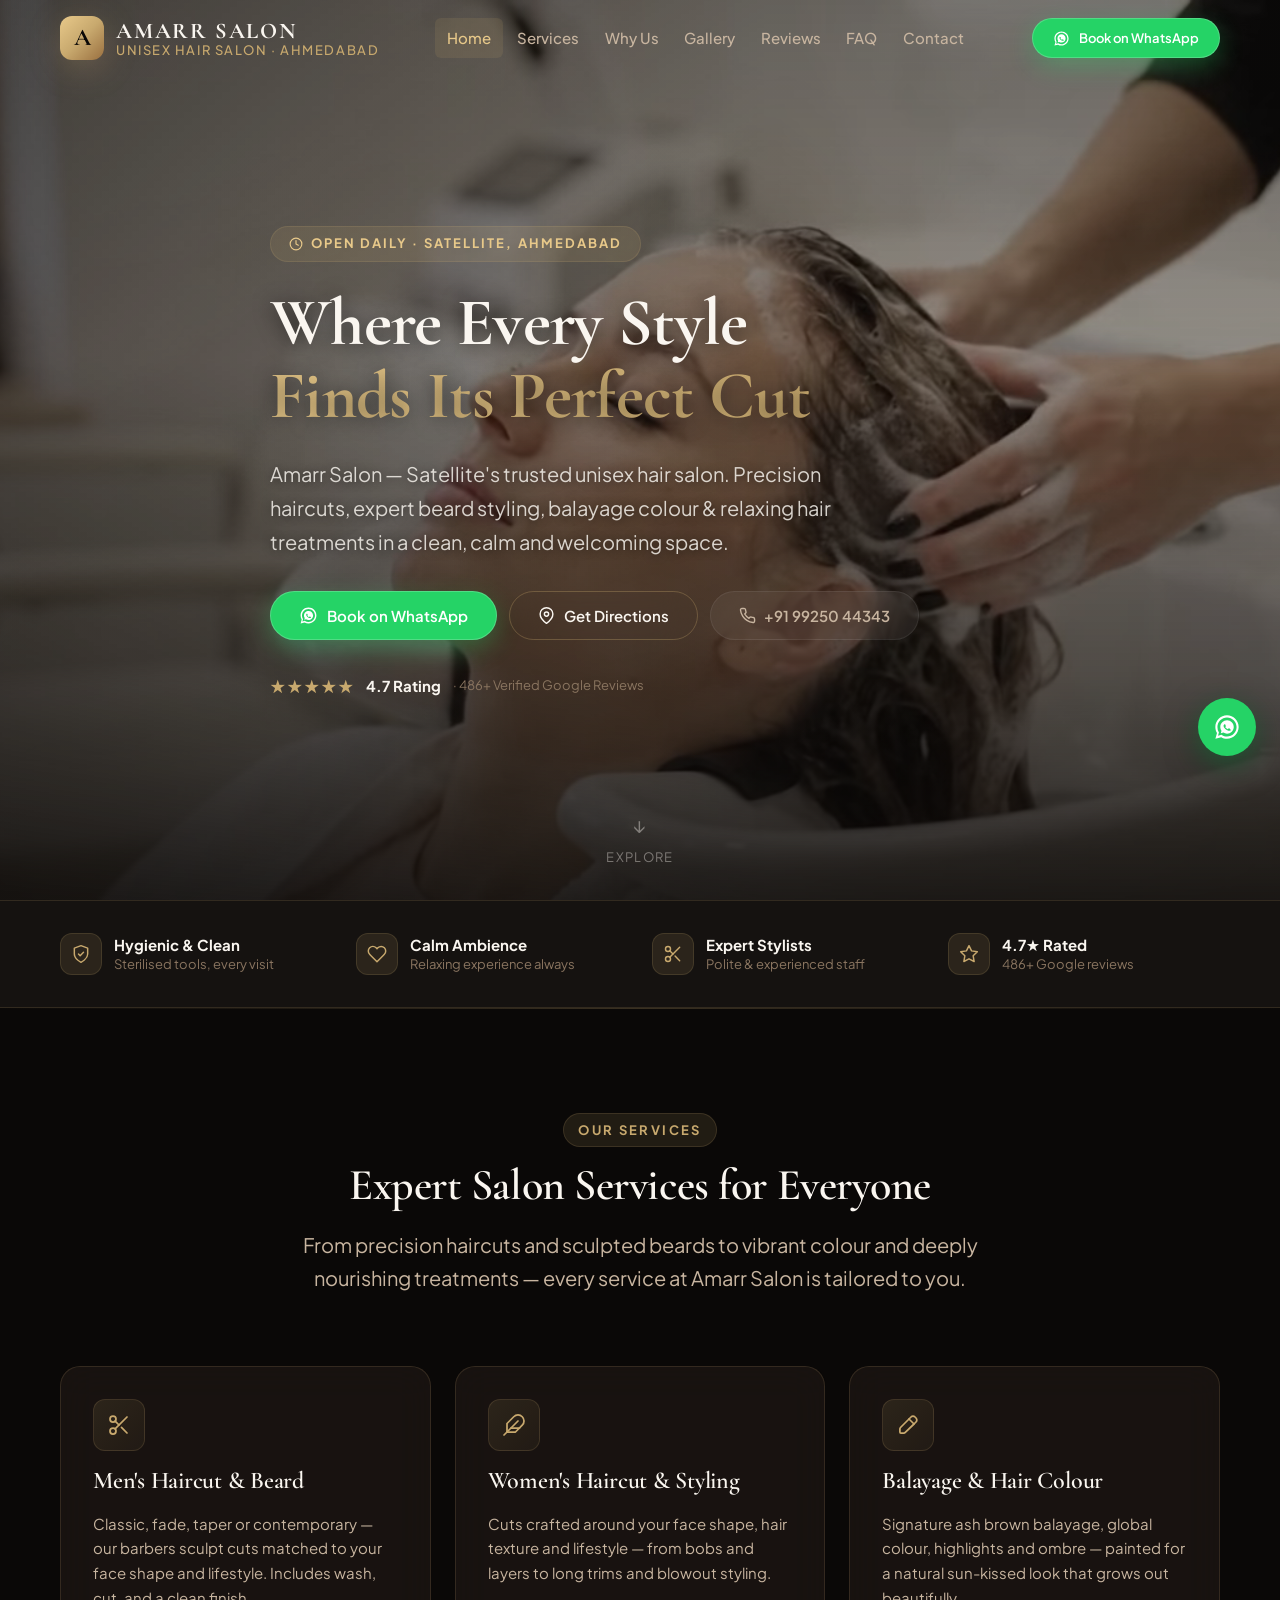
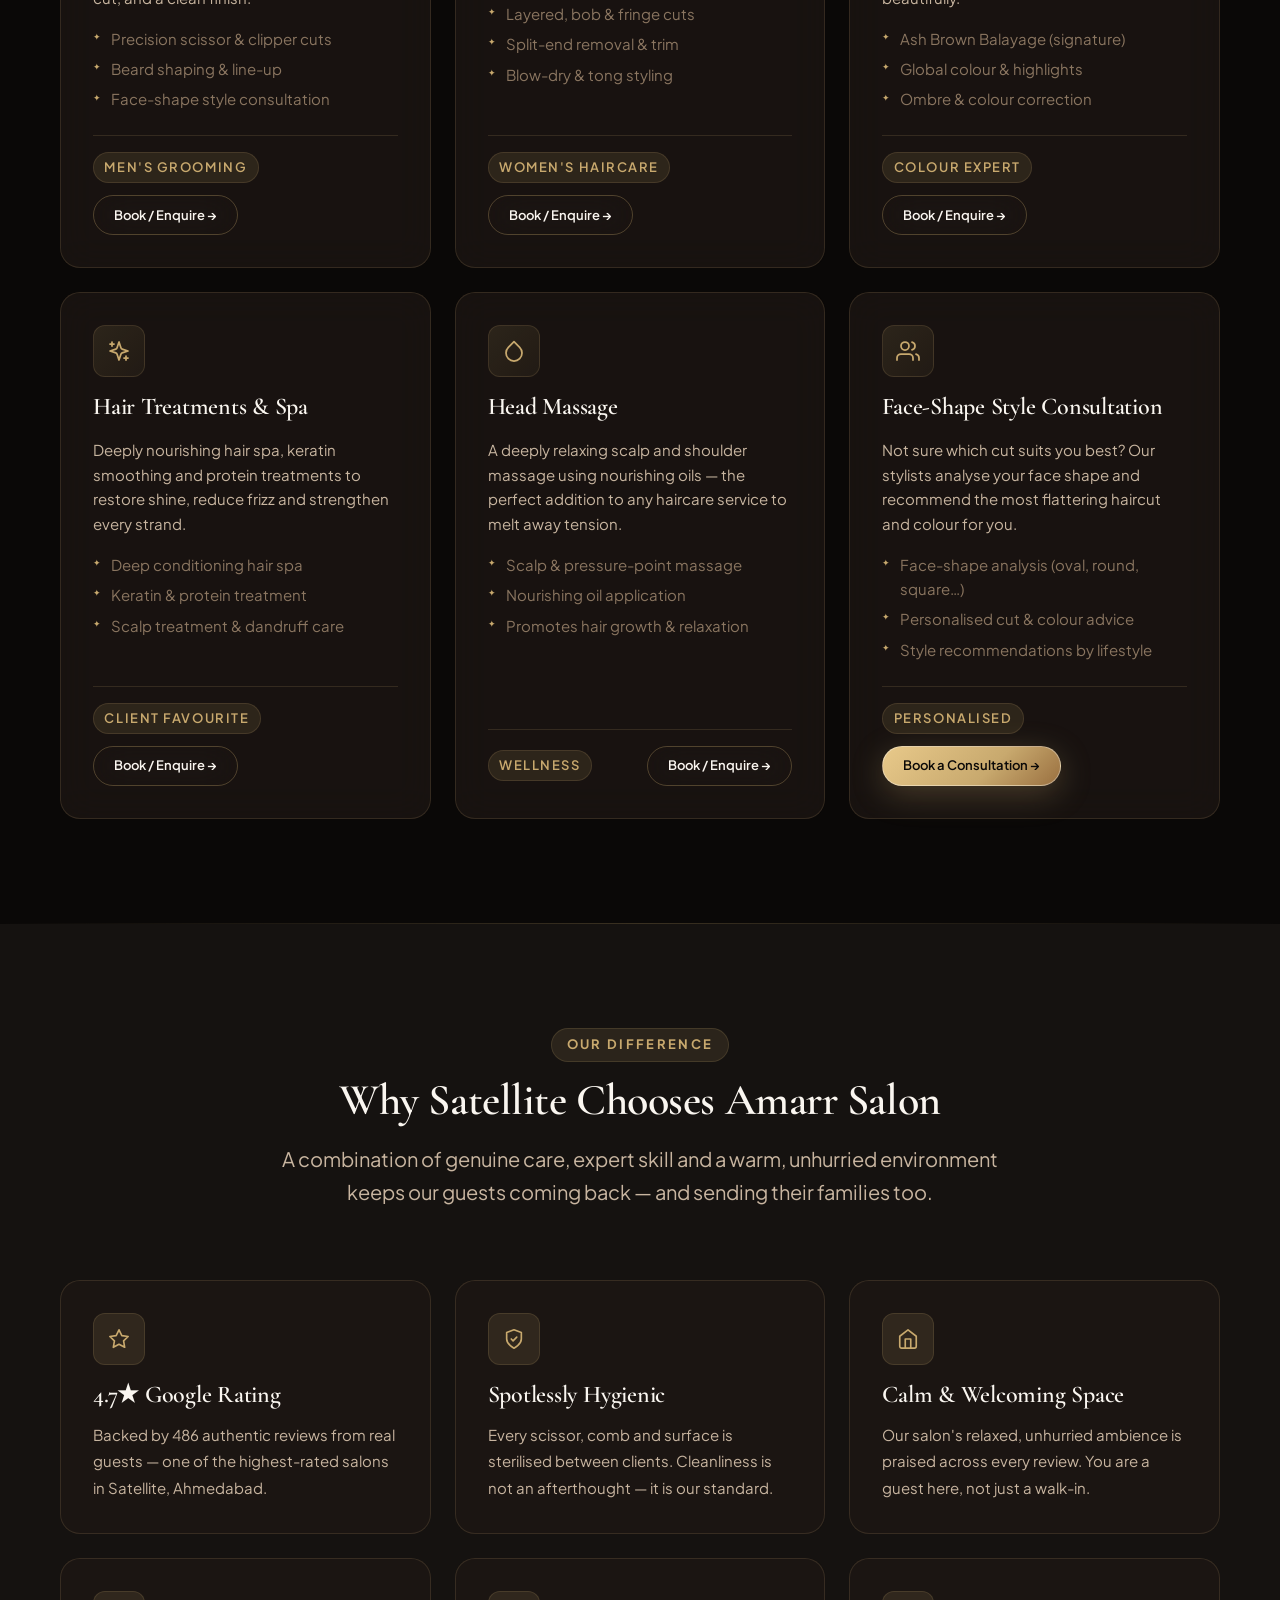
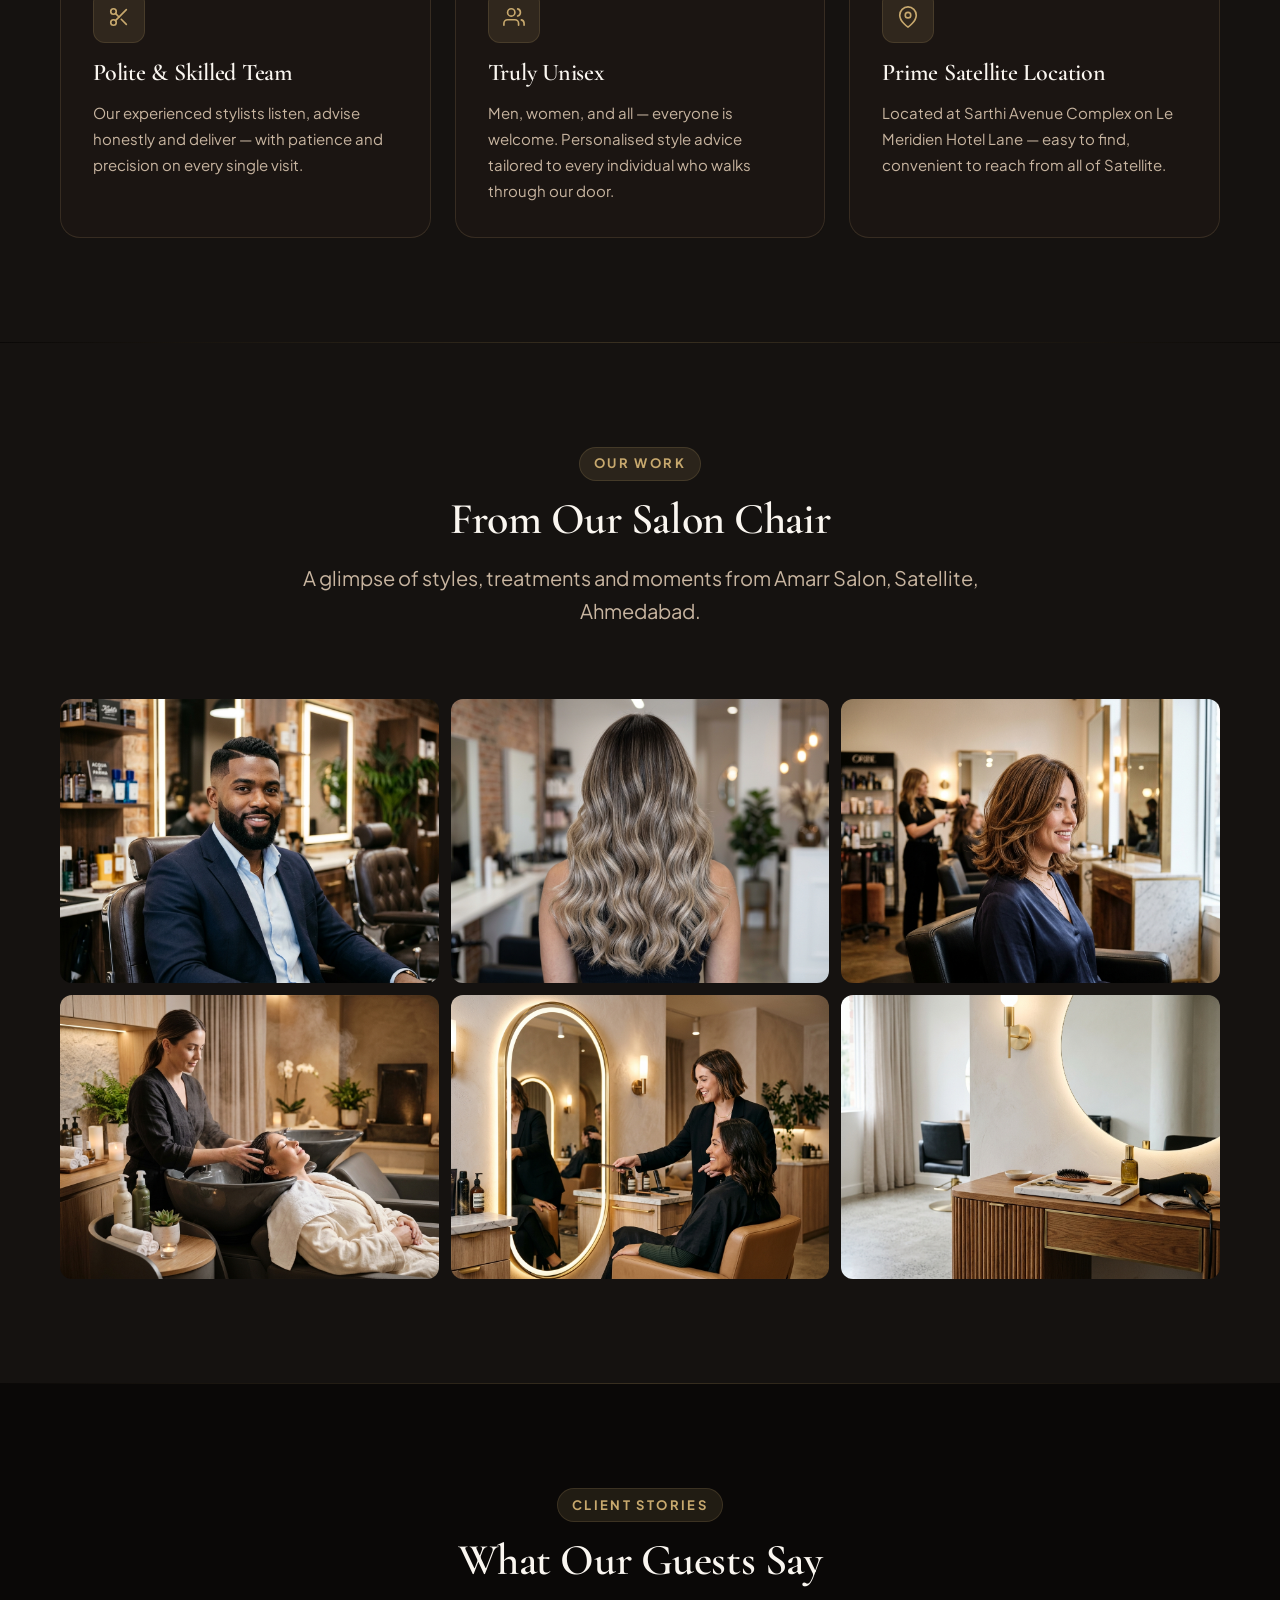
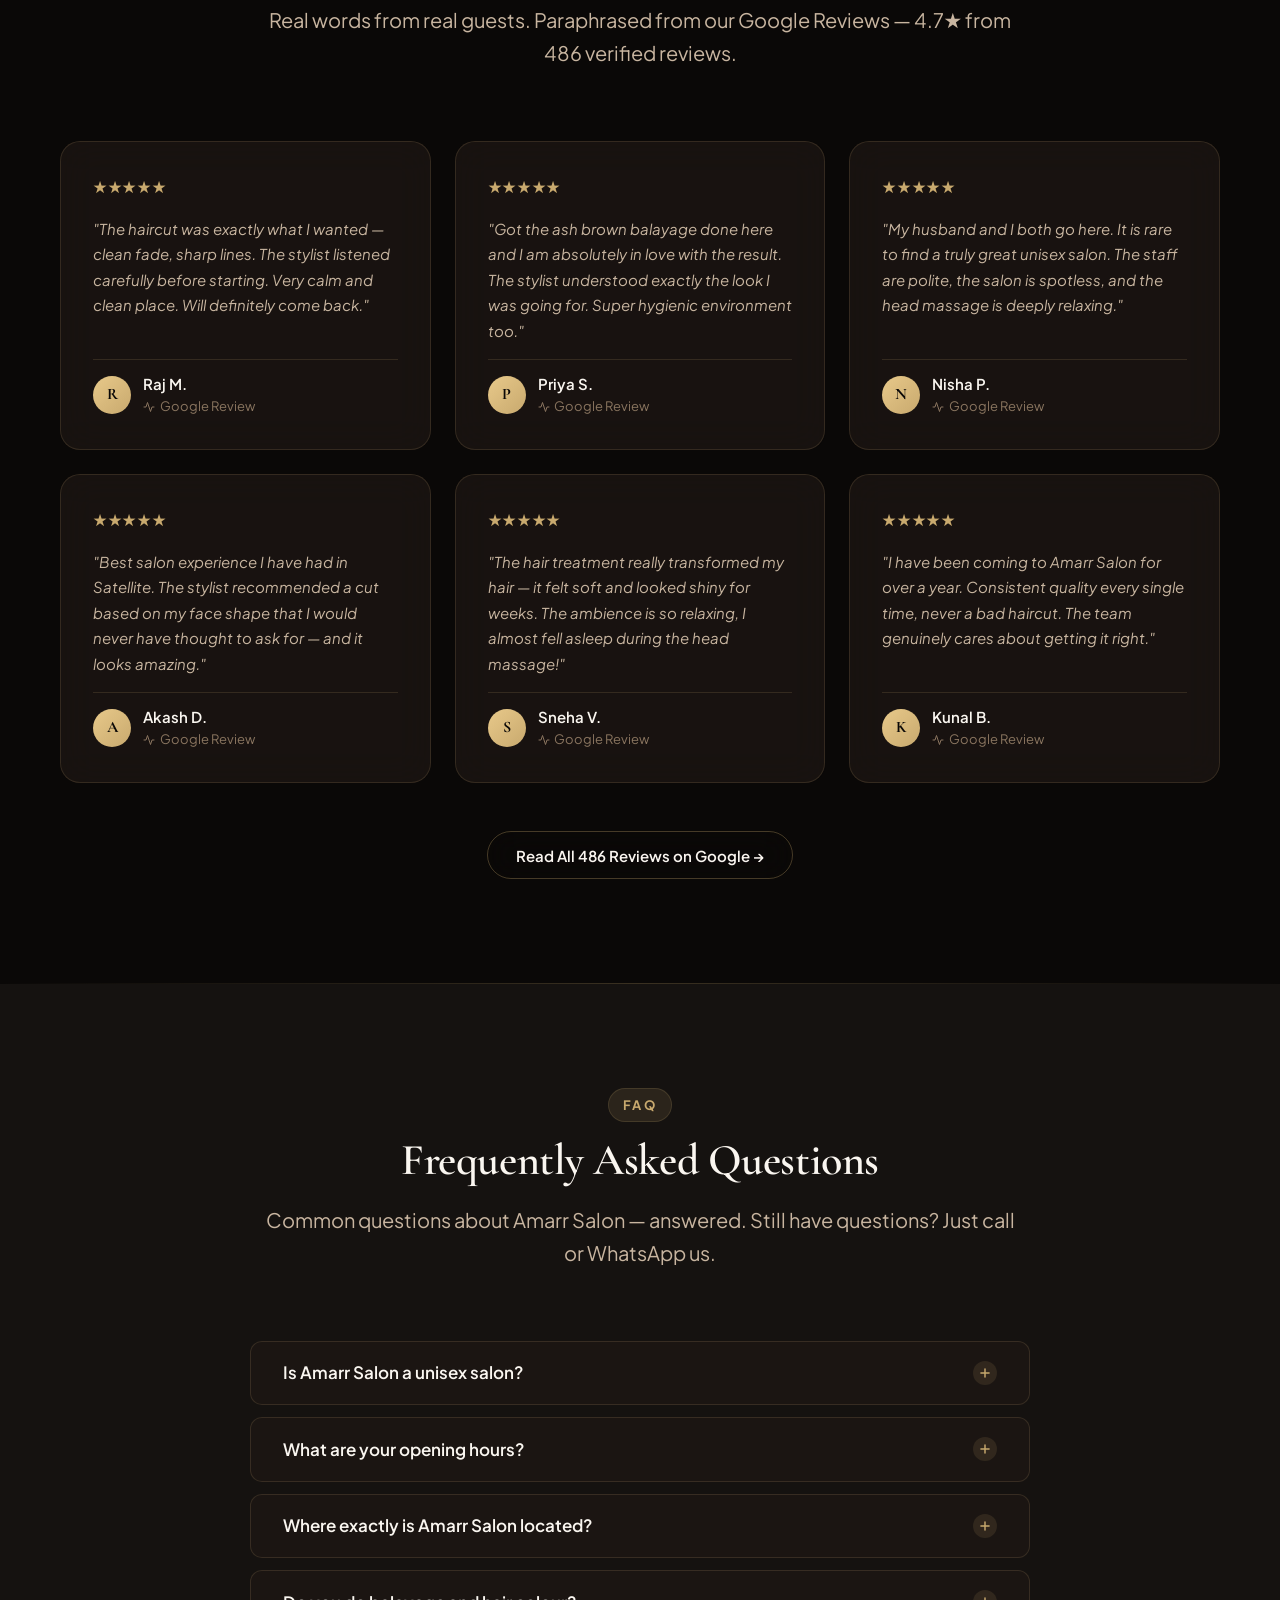
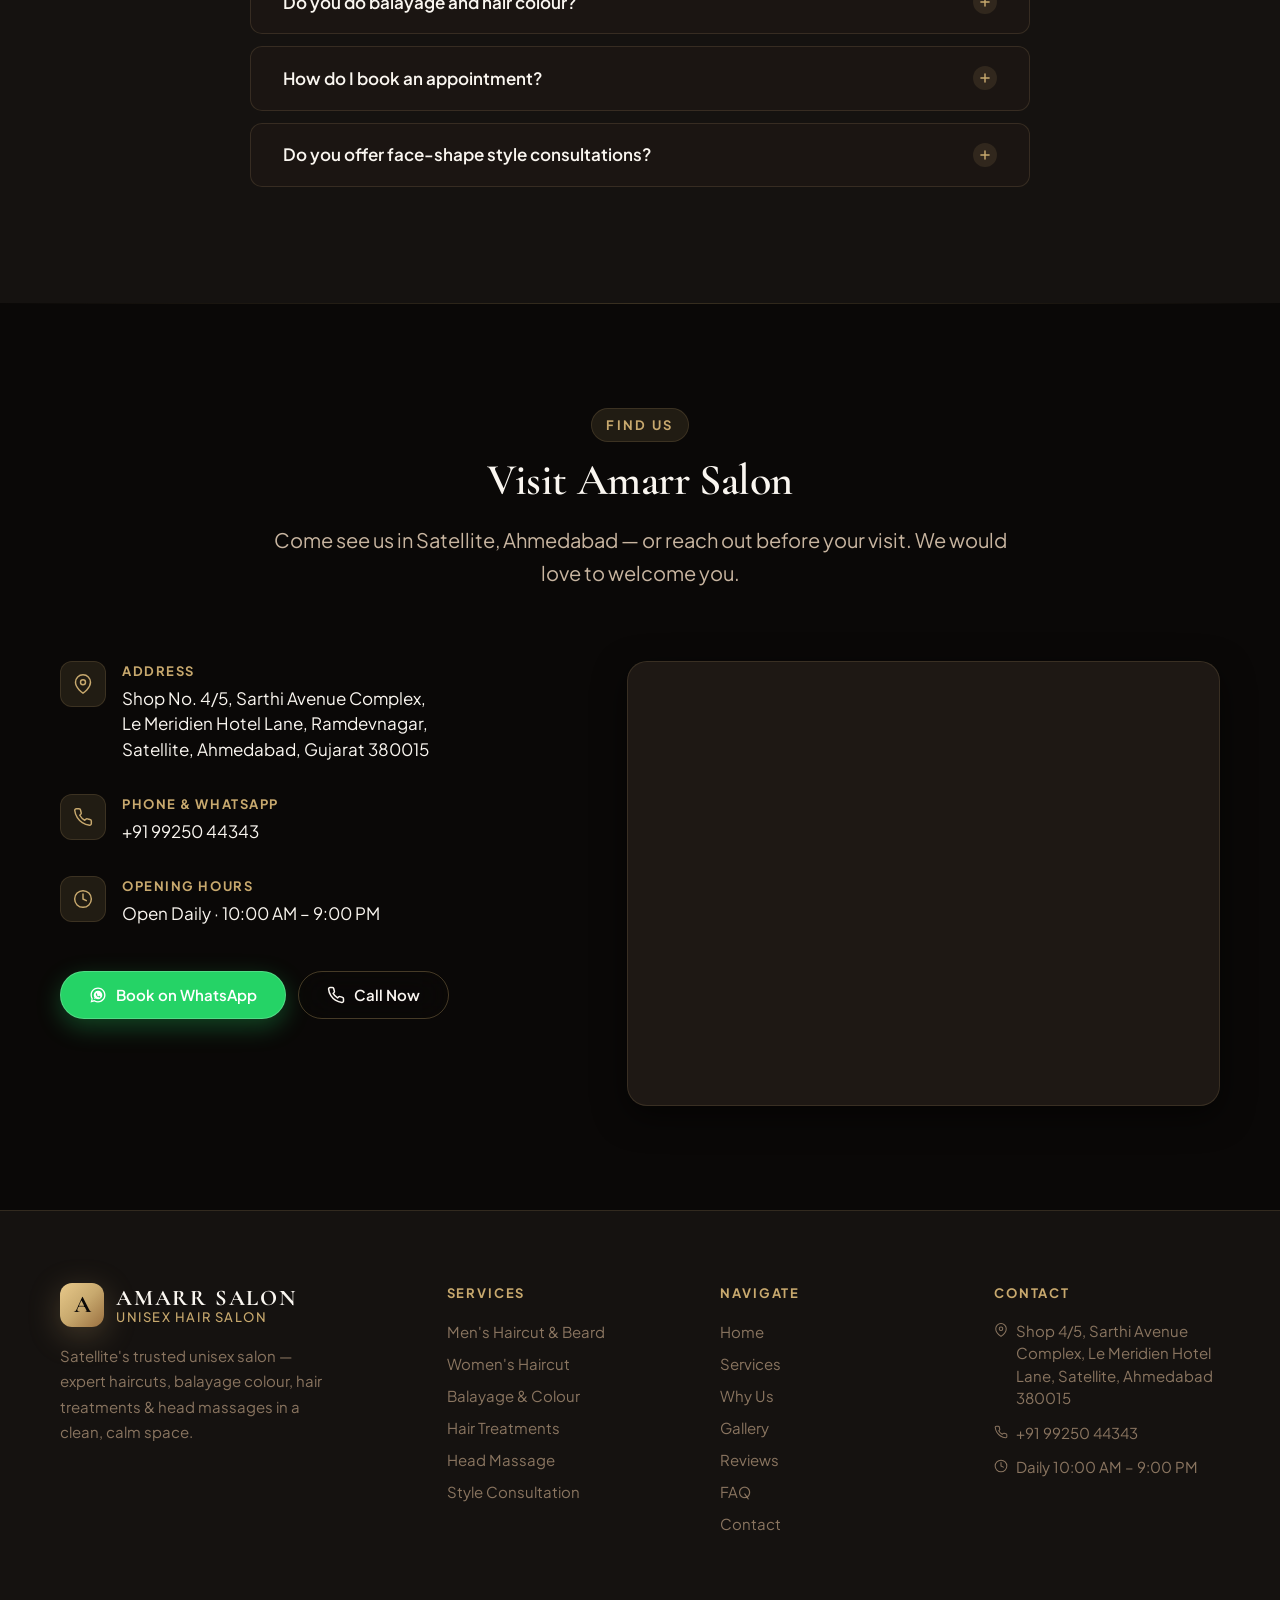
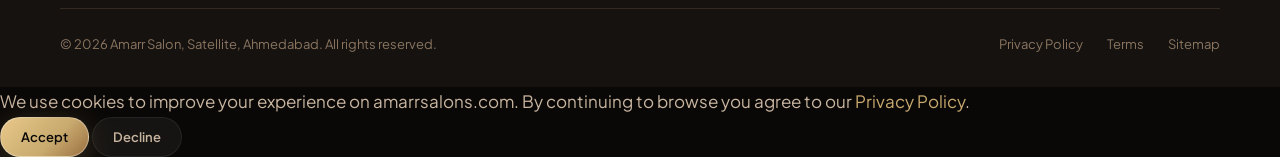
==== commit 5147438f: "fix: comprehensive mobile layout fixes — hero font/padding, CTA stacking, cookie banner, FAB offset," ====
--- a/index.html
+++ b/index.html
@@ -254,7 +254,7 @@
         </div>
 
         <h1 class="hero-headline reveal delay-1">
-          Where Every Style<br>
+          Where Every Style
           <span class="highlight-gold">Finds Its Perfect Cut</span>
         </h1>
 
--- a/assets/css/tokens.css
+++ b/assets/css/tokens.css
@@ -62,7 +62,7 @@
   --text-2xl:  clamp(1.6rem,   1.40rem + 1.00vw, 2rem);
   --text-3xl:  clamp(2.1rem,   1.80rem + 1.50vw, 2.75rem);
   --text-4xl:  clamp(2.6rem,   2.10rem + 2.50vw, 3.75rem);
-  --text-hero: clamp(2.8rem,   2.20rem + 3.50vw, 4.75rem);
+  --text-hero: clamp(2.2rem,   1.80rem + 3.00vw, 4.75rem);
 
   /* Spacing */
   --space-2xs: 0.25rem;
--- a/assets/css/base.css
+++ b/assets/css/base.css
@@ -169,6 +169,10 @@
   overflow: hidden;
 }
 
+@media (max-width: 360px) {
+  .btn { white-space: normal; text-align: center; padding: 0.75rem 1.25rem; }
+}
+
 .btn-primary {
   background: linear-gradient(135deg, var(--color-gold-light) 0%, var(--color-gold) 60%, var(--color-gold-deep) 100%);
   color: var(--color-text-inverse);
--- a/assets/css/components.css
+++ b/assets/css/components.css
@@ -154,7 +154,7 @@
     flex-direction: column;
     align-items: flex-start;
     gap: 0;
-    padding: 5rem var(--space-xl) var(--space-xl);
+    padding: 4rem var(--space-xl) var(--space-xl);
     transform: translateX(100%);
     transition: transform var(--transition-smooth);
     overflow-y: auto;
@@ -164,6 +164,22 @@
   .nav-links.open {
     transform: translateX(0);
     box-shadow: -20px 0 60px rgba(0,0,0,0.7);
+  }
+
+  /* Overlay backdrop behind open drawer */
+  .nav-links::before {
+    content: '';
+    display: none;
+    position: fixed;
+    inset: 0;
+    width: 100vw;
+    background: rgba(0,0,0,0.55);
+    z-index: -1;
+    pointer-events: none;
+  }
+
+  .nav-links.open::before {
+    display: block;
   }
 
   .nav-link {
@@ -242,9 +258,16 @@
 .hero-content {
   position: relative;
   z-index: 2;
-  padding-top: clamp(6rem, 12vw, 9rem);
+  padding-top: clamp(5rem, 10vw, 9rem);
   padding-bottom: clamp(4rem, 8vw, 7rem);
   max-width: 820px;
+}
+
+@media (max-width: 500px) {
+  .hero-content {
+    padding-top: clamp(4.5rem, 20vw, 6rem);
+    padding-bottom: 3rem;
+  }
 }
 
 .hero-badge-pill {
@@ -298,6 +321,17 @@
   margin-bottom: var(--space-xl);
 }
 
+@media (max-width: 420px) {
+  .hero-cta-group {
+    flex-direction: column;
+    align-items: flex-start;
+  }
+  .hero-cta-group .btn {
+    width: 100%;
+    justify-content: center;
+  }
+}
+
 .hero-trust-bar {
   display: flex;
   align-items: center;
@@ -322,6 +356,24 @@
   font-family: var(--font-sans);
   font-size: var(--text-xs);
   color: var(--color-text-muted);
+}
+
+/* Mobile hero adjustments */
+@media (max-width: 600px) {
+  .hero-headline {
+    font-size: clamp(1.9rem, 6vw + 1rem, 2.5rem);
+    line-height: 1.15;
+    margin-bottom: var(--space-md);
+  }
+  .hero-subheading {
+    font-size: var(--text-base);
+    margin-bottom: var(--space-lg);
+  }
+  .hero-badge-pill {
+    letter-spacing: 0.1em;
+    margin-bottom: var(--space-md);
+    font-size: 0.7rem;
+  }
 }
 
 /* Video play/pause control — WCAG 2.2.2 */
@@ -848,9 +900,20 @@
   align-items: center;
   justify-content: center;
   box-shadow: var(--shadow-whatsapp), var(--shadow-md);
-  transition: transform var(--transition-base), box-shadow var(--transition-base);
+  transition: transform var(--transition-base), box-shadow var(--transition-base), bottom var(--transition-smooth);
   text-decoration: none;
   animation: fab-pulse 3s ease-in-out infinite;
+}
+
+/* When cookie banner is visible, push FAB above it */
+.cookie-visible .fab-whatsapp {
+  bottom: calc(1.5rem + 120px);
+}
+
+@media (max-width: 600px) {
+  .cookie-visible .fab-whatsapp {
+    bottom: calc(1.5rem + 155px);
+  }
 }
 
 .fab-whatsapp:hover {
@@ -942,6 +1005,18 @@
   gap: var(--space-md);
 }
 
+@media (max-width: 520px) {
+  .footer-bottom {
+    flex-direction: column;
+    align-items: flex-start;
+    gap: var(--space-sm);
+  }
+  .footer-legal-links {
+    gap: var(--space-md);
+    flex-wrap: wrap;
+  }
+}
+
 .footer-copy {
   font-size: var(--text-xs);
   color: var(--color-text-muted);
